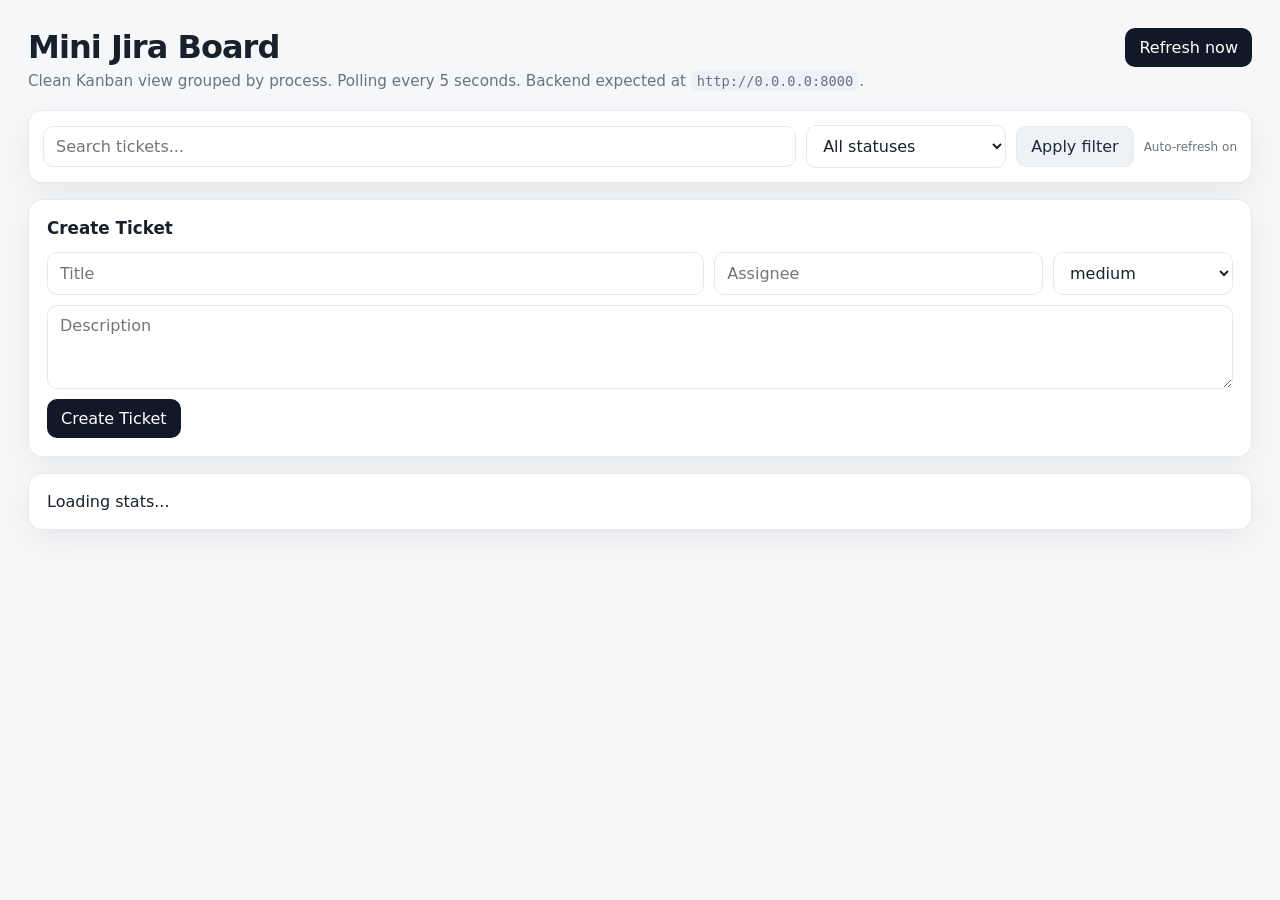
==== static/index.html @ 646e50ec "refactor" ====
<!doctype html>
<html lang="en">
<head>
  <meta charset="utf-8" />
  <title>Mini Jira Board</title>
  <meta name="viewport" content="width=device-width, initial-scale=1" />
  <style>
    :root {
      --bg: #f5f7f8;
      --panel: #ffffff;
      --panel-soft: #f8fafb;
      --border: #e6eaee;
      --text: #18212b;
      --muted: #6b7280;
      --shadow: 0 10px 30px rgba(15, 23, 42, 0.06);

      --todo: #94a3b8;
      --todo-bg: #f8fafc;

      --progress: #3b82f6;
      --progress-bg: #eff6ff;

      --blocked: #ef4444;
      --blocked-bg: #fef2f2;

      --done: #10b981;
      --done-bg: #ecfdf5;

      --radius: 14px;
    }

    * {
      box-sizing: border-box;
    }

    html, body {
      margin: 0;
      padding: 0;
      background: var(--bg);
      color: var(--text);
      font-family: Inter, ui-sans-serif, system-ui, -apple-system, BlinkMacSystemFont, "Segoe UI", sans-serif;
    }

    body {
      padding: 28px;
    }

    .app {
      max-width: 1600px;
      margin: 0 auto;
    }

    .page-header {
      display: flex;
      justify-content: space-between;
      align-items: flex-start;
      gap: 16px;
      flex-wrap: wrap;
      margin-bottom: 20px;
    }

    .title-wrap h1 {
      margin: 0 0 6px 0;
      font-size: 2rem;
      font-weight: 700;
      letter-spacing: -0.03em;
    }

    .subtitle {
      color: var(--muted);
      font-size: 0.95rem;
    }

    .small {
      font-size: 12px;
      color: var(--muted);
    }

    .toolbar,
    .panel {
      background: var(--panel);
      border: 1px solid var(--border);
      border-radius: var(--radius);
      box-shadow: var(--shadow);
    }

    .toolbar {
      padding: 14px;
      margin-bottom: 16px;
    }

    .toolbar-row {
      display: flex;
      gap: 10px;
      flex-wrap: wrap;
      align-items: center;
    }

    .panel {
      padding: 18px;
      margin-bottom: 16px;
    }

    .panel h2 {
      margin: 0 0 14px 0;
      font-size: 1.05rem;
    }

    .stats-grid {
      display: grid;
      grid-template-columns: repeat(6, minmax(120px, 1fr));
      gap: 12px;
    }

    .stat {
      background: var(--panel-soft);
      border: 1px solid var(--border);
      border-radius: 12px;
      padding: 14px;
    }

    .stat-label {
      color: var(--muted);
      font-size: 0.82rem;
      margin-bottom: 6px;
    }

    .stat-value {
      font-size: 1.35rem;
      font-weight: 700;
      letter-spacing: -0.02em;
    }

    .row {
      display: flex;
      gap: 10px;
      flex-wrap: wrap;
      margin-bottom: 10px;
    }

    input,
    select,
    button,
    textarea {
      font: inherit;
    }

    input,
    select,
    textarea {
      width: 100%;
      border: 1px solid var(--border);
      background: #fff;
      color: var(--text);
      border-radius: 10px;
      padding: 10px 12px;
      outline: none;
      transition: border-color 0.2s ease, box-shadow 0.2s ease;
    }

    input:focus,
    select:focus,
    textarea:focus {
      border-color: #cbd5e1;
      box-shadow: 0 0 0 4px rgba(148, 163, 184, 0.12);
    }

    textarea {
      min-height: 84px;
      resize: vertical;
    }

    button {
      border: 0;
      border-radius: 10px;
      padding: 10px 14px;
      cursor: pointer;
      background: #111827;
      color: white;
      transition: transform 0.12s ease, opacity 0.2s ease, background 0.2s ease;
    }

    button:hover {
      opacity: 0.94;
    }

    .btn-secondary {
      background: #eef2f7;
      color: #1f2937;
      border: 1px solid var(--border);
    }

    .create-grid {
      display: grid;
      grid-template-columns: 2fr 1fr 180px;
      gap: 10px;
      margin-bottom: 10px;
    }

    .board {
      display: grid;
      grid-template-columns: repeat(4, minmax(280px, 1fr));
      gap: 16px;
      align-items: start;
    }

    .column {
      background: rgba(255,255,255,0.68);
      border: 1px solid var(--border);
      border-radius: 18px;
      padding: 12px;
      min-height: 320px;
    }

    .column-header {
      display: flex;
      align-items: center;
      justify-content: space-between;
      gap: 10px;
      margin-bottom: 12px;
      padding: 4px 2px 8px 2px;
    }

    .column-title {
      display: flex;
      align-items: center;
      gap: 10px;
      font-weight: 700;
      font-size: 0.95rem;
    }

    .column-dot {
      width: 10px;
      height: 10px;
      border-radius: 999px;
      flex: 0 0 auto;
    }

    .column-count {
      min-width: 28px;
      height: 28px;
      padding: 0 10px;
      border-radius: 999px;
      display: inline-flex;
      align-items: center;
      justify-content: center;
      font-size: 0.85rem;
      color: var(--muted);
      background: #fff;
      border: 1px solid var(--border);
    }

    .tickets-stack {
      display: flex;
      flex-direction: column;
      gap: 12px;
    }

    .ticket {
      background: var(--panel);
      border: 1px solid var(--border);
      border-radius: 14px;
      padding: 14px;
      box-shadow: 0 6px 18px rgba(15, 23, 42, 0.05);
    }

    .ticket.todo {
      border-top: 4px solid #94a3b8;
      background: linear-gradient(to bottom, #f8fafc, #fff 26%);
    }

    .ticket.in_progress {
      border-top: 4px solid #3b82f6;
      background: linear-gradient(to bottom, #eff6ff, #fff 26%);
    }

    .ticket.blocked {
      border-top: 4px solid #ef4444;
      background: linear-gradient(to bottom, #fef2f2, #fff 26%);
    }

    .ticket.done {
      border-top: 4px solid #10b981;
      background: linear-gradient(to bottom, #ecfdf5, #fff 26%);
    }

    .ticket-key {
      font-size: 0.78rem;
      color: var(--muted);
      font-weight: 700;
      letter-spacing: 0.05em;
      text-transform: uppercase;
      margin-bottom: 4px;
    }

    .ticket-title {
      font-size: 1rem;
      font-weight: 700;
      line-height: 1.35;
      margin: 0 0 8px 0;
    }

    .ticket-desc {
      color: #374151;
      font-size: 0.92rem;
      line-height: 1.45;
      margin: 10px 0 12px 0;
      white-space: pre-wrap;
    }

    .badges {
      display: flex;
      gap: 8px;
      flex-wrap: wrap;
      margin-bottom: 12px;
    }

    .badge {
      display: inline-flex;
      align-items: center;
      border-radius: 999px;
      padding: 5px 10px;
      font-size: 0.76rem;
      font-weight: 600;
      border: 1px solid var(--border);
      background: #fff;
      color: #334155;
    }

    .ticket-meta {
      display: grid;
      gap: 4px;
      margin-bottom: 12px;
      color: var(--muted);
      font-size: 0.8rem;
    }

    .ticket-actions,
    .assign-row {
      display: grid;
      grid-template-columns: 1fr auto;
      gap: 8px;
      margin-bottom: 10px;
    }

    .comments {
      margin-top: 10px;
      border-top: 1px solid var(--border);
      padding-top: 12px;
    }

    .comments h3 {
      margin: 0 0 8px 0;
      font-size: 0.9rem;
    }

    .comment {
      background: #f8fafc;
      border: 1px solid var(--border);
      border-radius: 10px;
      padding: 10px;
      margin-bottom: 8px;
    }

    .comment-top {
      display: flex;
      justify-content: space-between;
      gap: 8px;
      margin-bottom: 4px;
      flex-wrap: wrap;
    }

    .comment-body {
      color: #334155;
      font-size: 0.9rem;
      line-height: 1.4;
      white-space: pre-wrap;
    }

    .empty {
      border: 1px dashed var(--border);
      border-radius: 12px;
      color: var(--muted);
      text-align: center;
      padding: 24px 14px;
      background: rgba(255,255,255,0.5);
      font-size: 0.92rem;
    }

    .status-note {
      margin-left: auto;
      font-size: 12px;
      color: var(--muted);
    }

    code {
      background: #eef2f7;
      border-radius: 6px;
      padding: 2px 6px;
      font-size: 0.9em;
    }

    @media (max-width: 1200px) {
      .board {
        grid-template-columns: repeat(2, minmax(280px, 1fr));
      }

      .stats-grid {
        grid-template-columns: repeat(3, minmax(120px, 1fr));
      }
    }

    @media (max-width: 760px) {
      body {
        padding: 16px;
      }

      .board,
      .stats-grid,
      .create-grid,
      .ticket-actions,
      .assign-row {
        grid-template-columns: 1fr;
      }
    }
  </style>
</head>
<body>
  <div class="app">
    <div class="page-header">
      <div class="title-wrap">
        <h1>Mini Jira Board</h1>
        <div class="subtitle">
          Clean Kanban view grouped by process. Polling every 5 seconds.
          Backend expected at <code>http://0.0.0.0:8000</code>.
        </div>
      </div>
      <div>
        <button onclick="loadData(true)">Refresh now</button>
      </div>
    </div>

    <div class="toolbar">
      <div class="toolbar-row">
        <input id="search" placeholder="Search tickets..." style="flex: 1; min-width: 220px;" />
        <select id="statusFilter" style="max-width: 200px;">
          <option value="">All statuses</option>
          <option value="todo">todo</option>
          <option value="in_progress">in_progress</option>
          <option value="blocked">blocked</option>
          <option value="done">done</option>
        </select>
        <button class="btn-secondary" onclick="loadData(true)">Apply filter</button>
        <div id="refreshState" class="status-note">Auto-refresh on</div>
      </div>
    </div>

    <div class="panel">
      <h2>Create Ticket</h2>
      <div class="create-grid">
        <input id="newTitle" placeholder="Title" />
        <input id="newAssignee" placeholder="Assignee" />
        <select id="newPriority">
          <option value="low">low</option>
          <option value="medium" selected>medium</option>
          <option value="high">high</option>
        </select>
      </div>
      <div class="row">
        <textarea id="newDescription" placeholder="Description"></textarea>
      </div>
      <button onclick="createTicket()">Create Ticket</button>
    </div>

    <div id="stats" class="panel">Loading stats...</div>
    <div id="tickets" class="board"></div>
  </div>

  <script>
    const API_BASE = `${window.location.protocol}//${window.location.hostname}:8000/api`;
    const STATUSES = [
      { key: "todo", label: "To Do" },
      { key: "in_progress", label: "In Progress" },
      { key: "blocked", label: "Blocked" },
      { key: "done", label: "Done" }
    ];

    let isRefreshing = false;
    let lastRenderHash = "";
    let pollHandle = null;
    let userInteractingUntil = 0;

    function markUserInteracting() {
      userInteractingUntil = Date.now() + 100000;
      updateRefreshState();
    }

    function isUserInteracting() {
      return Date.now() < userInteractingUntil ||
        document.activeElement.matches("input, textarea, select");
    }

    function updateRefreshState() {
      const el = document.getElementById("refreshState");
      if (!el) return;
      el.textContent = isUserInteracting() ? "Paused while editing" : "Auto-refresh on";
    }

    function stableStringify(value) {
      if (value === null || typeof value !== "object") {
        return JSON.stringify(value);
      }

      if (Array.isArray(value)) {
        return `[${value.map(stableStringify).join(",")}]`;
      }

      const keys = Object.keys(value).sort();
      return `{${keys.map(k => `${JSON.stringify(k)}:${stableStringify(value[k])}`).join(",")}}`;
    }

    async function fetchJson(url) {
      const res = await fetch(url);
      if (!res.ok) {
        throw new Error(`Request failed: ${url}`);
      }
      return res.json();
    }

    async function loadData(force = false) {
      if (isRefreshing) return;
      if (!force && isUserInteracting()) return;

      isRefreshing = true;

      const scrollY = window.scrollY;

      try {
        const status = document.getElementById("statusFilter").value;
        const q = document.getElementById("search").value.trim();

        let ticketsUrl = `${API_BASE}/tickets`;
        const params = new URLSearchParams();
        if (status) params.append("status", status);
        if (q) params.append("q", q);
        if ([...params.keys()].length > 0) ticketsUrl += `?${params.toString()}`;

        const [tickets, stats] = await Promise.all([
          fetchJson(ticketsUrl),
          fetchJson(`${API_BASE}/stats`)
        ]);

        const detailedTickets = await Promise.all(
          tickets.map(async (ticket) => {
            const detail = await fetchJson(`${API_BASE}/tickets/${ticket.id}`);
            return { ...ticket, comments: detail.comments || [] };
          })
        );

        const grouped = {
          todo: [],
          in_progress: [],
          blocked: [],
          done: []
        };

        for (const ticket of detailedTickets) {
          if (!grouped[ticket.status]) grouped[ticket.status] = [];
          grouped[ticket.status].push(ticket);
        }

        const snapshot = {
          stats,
          grouped,
          filters: { status, q }
        };

        const nextHash = stableStringify(snapshot);

        if (nextHash !== lastRenderHash || force) {
          renderStats(stats);
          renderBoard(grouped);
          lastRenderHash = nextHash;

          requestAnimationFrame(() => {
            window.scrollTo({ top: scrollY, behavior: "auto" });
          });
        }
      } catch (error) {
        console.error(error);
      } finally {
        isRefreshing = false;
        updateRefreshState();
      }
    }

    function renderStats(stats) {
      const byStatus = stats.by_status || {};
      document.getElementById("stats").innerHTML = `
        <h2>Overview</h2>
        <div class="stats-grid">
          <div class="stat">
            <div class="stat-label">Total Tickets</div>
            <div class="stat-value">${stats.total_tickets ?? 0}</div>
          </div>
          <div class="stat">
            <div class="stat-label">Comments</div>
            <div class="stat-value">${stats.total_comments ?? 0}</div>
          </div>
          <div class="stat">
            <div class="stat-label">To Do</div>
            <div class="stat-value">${byStatus.todo ?? 0}</div>
          </div>
          <div class="stat">
            <div class="stat-label">In Progress</div>
            <div class="stat-value">${byStatus.in_progress ?? 0}</div>
          </div>
          <div class="stat">
            <div class="stat-label">Blocked</div>
            <div class="stat-value">${byStatus.blocked ?? 0}</div>
          </div>
          <div class="stat">
            <div class="stat-label">Done</div>
            <div class="stat-value">${byStatus.done ?? 0}</div>
          </div>
        </div>
        <div class="small" style="margin-top: 12px;">Generated at: ${escapeHtml(stats.generated_at || "-")}</div>
      `;
    }

    function renderBoard(grouped) {
      const root = document.getElementById("tickets");
      root.innerHTML = "";

      for (const status of STATUSES) {
        const items = grouped[status.key] || [];
        const column = document.createElement("section");
        column.className = "column";
        column.innerHTML = `
          <div class="column-header">
            <div class="column-title">
              <span class="column-dot" style="background:${statusColor(status.key)}"></span>
              <span>${status.label}</span>
            </div>
            <div class="column-count">${items.length}</div>
          </div>
          <div class="tickets-stack">
            ${items.length ? items.map(renderTicketCard).join("") : `<div class="empty">No tickets in ${status.label.toLowerCase()}.</div>`}
          </div>
        `;
        root.appendChild(column);
      }
    }

    function renderTicketCard(ticket) {
      const commentsHtml = (ticket.comments || []).map(c => `
        <div class="comment">
          <div class="comment-top">
            <strong>${escapeHtml(c.author)}</strong>
            <span class="small">${escapeHtml(c.created_at)}</span>
          </div>
          <div class="comment-body">${escapeHtml(c.body)}</div>
        </div>
      `).join("");

      return `
        <article class="ticket ${escapeHtml(ticket.status)}">
          <div class="ticket-key">${escapeHtml(ticket.key)}</div>
          <h3 class="ticket-title">${escapeHtml(ticket.title)}</h3>

          <div class="badges">
            <span class="badge">${formatStatus(ticket.status)}</span>
            <span class="badge">Priority: ${escapeHtml(ticket.priority)}</span>
            <span class="badge">Assignee: ${escapeHtml(ticket.assignee || "Unassigned")}</span>
          </div>

          <div class="ticket-desc">${escapeHtml(ticket.description || "No description")}</div>

          <div class="ticket-meta">
            <div>Created: ${escapeHtml(ticket.created_at)}</div>
            <div>Updated: ${escapeHtml(ticket.updated_at)}</div>
          </div>

          <div class="ticket-actions">
            <select id="status-${ticket.id}">
              <option value="todo" ${ticket.status === "todo" ? "selected" : ""}>todo</option>
              <option value="in_progress" ${ticket.status === "in_progress" ? "selected" : ""}>in_progress</option>
              <option value="blocked" ${ticket.status === "blocked" ? "selected" : ""}>blocked</option>
              <option value="done" ${ticket.status === "done" ? "selected" : ""}>done</option>
            </select>
            <button onclick="updateStatus(${ticket.id})">Move</button>
          </div>

          <div class="assign-row">
            <input id="assign-${ticket.id}" placeholder="Assignee" value="${escapeAttr(ticket.assignee || "")}" />
            <button class="btn-secondary" onclick="assignTicket(${ticket.id})">Assign</button>
          </div>

          <div class="comments">
            <h3>Comments</h3>
            <div>${commentsHtml || "<div class='small'>No comments yet.</div>"}</div>

            <div class="row">
              <input id="author-${ticket.id}" placeholder="Author" />
            </div>
            <div class="row">
              <textarea id="comment-${ticket.id}" placeholder="Write comment..."></textarea>
            </div>
            <button class="btn-secondary" onclick="addComment(${ticket.id})">Add Comment</button>
          </div>
        </article>
      `;
    }

    function formatStatus(status) {
      if (status === "todo") return "To Do";
      if (status === "in_progress") return "In Progress";
      if (status === "blocked") return "Blocked";
      if (status === "done") return "Done";
      return status;
    }

    function statusColor(status) {
      if (status === "todo") return "#94a3b8";
      if (status === "in_progress") return "#3b82f6";
      if (status === "blocked") return "#ef4444";
      if (status === "done") return "#10b981";
      return "#cbd5e1";
    }

    async function createTicket() {
      try {
        const title = document.getElementById("newTitle").value.trim();
        const description = document.getElementById("newDescription").value.trim();
        const assignee = document.getElementById("newAssignee").value.trim();
        const priority = document.getElementById("newPriority").value;

        if (!title) {
          alert("Title is required");
          return;
        }

        const res = await fetch(`${API_BASE}/tickets`, {
          method: "POST",
          headers: { "Content-Type": "application/json" },
          body: JSON.stringify({
            title,
            description,
            priority,
            assignee: assignee || null
          })
        });

        if (!res.ok) throw new Error("Failed to create ticket");

        document.getElementById("newTitle").value = "";
        document.getElementById("newDescription").value = "";
        document.getElementById("newAssignee").value = "";
        document.getElementById("newPriority").value = "medium";

        await loadData(true);
      } catch (error) {
        console.error(error);
        alert("Could not create ticket.");
      }
    }

    async function updateStatus(ticketId) {
      try {
        const status = document.getElementById(`status-${ticketId}`).value;
        const res = await fetch(`${API_BASE}/tickets/${ticketId}/status`, {
          method: "PATCH",
          headers: { "Content-Type": "application/json" },
          body: JSON.stringify({ status })
        });

        if (!res.ok) throw new Error("Failed to update status");
        await loadData(true);
      } catch (error) {
        console.error(error);
        alert("Could not update ticket status.");
      }
    }

    async function assignTicket(ticketId) {
      try {
        const assignee = document.getElementById(`assign-${ticketId}`).value.trim();
        const res = await fetch(`${API_BASE}/tickets/${ticketId}/assign`, {
          method: "PATCH",
          headers: { "Content-Type": "application/json" },
          body: JSON.stringify({ assignee: assignee || null })
        });

        if (!res.ok) throw new Error("Failed to assign ticket");
        await loadData(true);
      } catch (error) {
        console.error(error);
        alert("Could not assign ticket.");
      }
    }

    async function addComment(ticketId) {
      try {
        const author = document.getElementById(`author-${ticketId}`).value.trim();
        const body = document.getElementById(`comment-${ticketId}`).value.trim();

        if (!author || !body) {
          alert("Author and comment are required");
          return;
        }

        const res = await fetch(`${API_BASE}/tickets/${ticketId}/comments`, {
          method: "POST",
          headers: { "Content-Type": "application/json" },
          body: JSON.stringify({ author, body })
        });

        if (!res.ok) throw new Error("Failed to add comment");

        await loadData(true);
      } catch (error) {
        console.error(error);
        alert("Could not add comment.");
      }
    }

    function escapeHtml(value) {
      return String(value)
        .replaceAll("&", "&amp;")
        .replaceAll("<", "&lt;")
        .replaceAll(">", "&gt;")
        .replaceAll('"', "&quot;")
        .replaceAll("'", "&#039;");
    }

    function escapeAttr(value) {
      return escapeHtml(value);
    }

    document.addEventListener("input", (event) => {
      if (event.target.matches("input, textarea, select")) {
        markUserInteracting();
      }
    });

    document.addEventListener("focusin", (event) => {
      if (event.target.matches("input, textarea, select")) {
        markUserInteracting();
      }
    });

    document.getElementById("search").addEventListener("keydown", (event) => {
      markUserInteracting();
      if (event.key === "Enter") {
        loadData(true);
      }
    });

    document.getElementById("statusFilter").addEventListener("change", () => {
      loadData(true);
    });

    updateRefreshState();
    loadData(true);
    pollHandle = setInterval(() => loadData(false), 30000);
  </script>
</body>
</html>
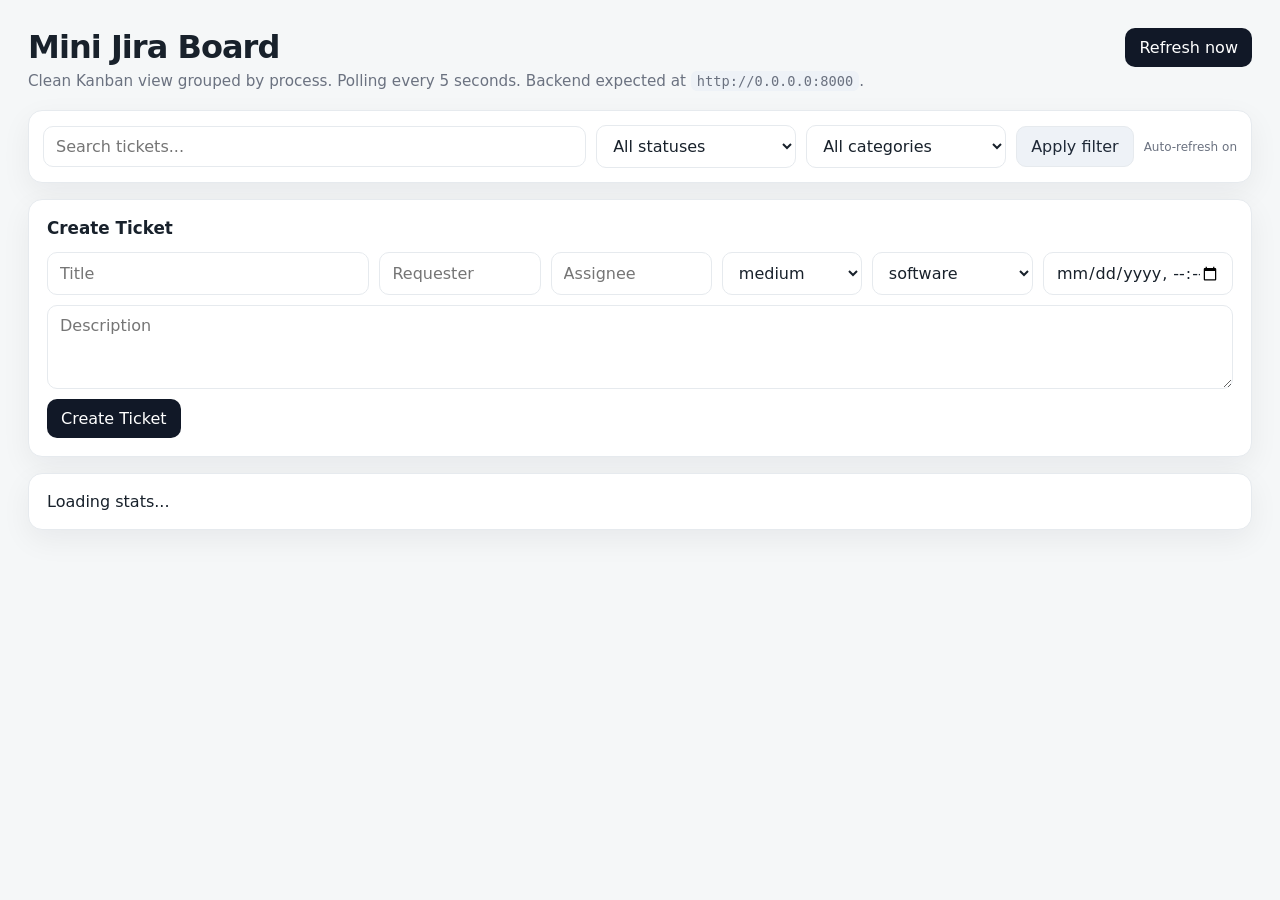
==== commit e10c5df8: "v2" ====
--- a/static/index.html
+++ b/static/index.html
@@ -26,6 +26,9 @@
       --done: #10b981;
       --done-bg: #ecfdf5;
 
+      --overdue: #dc2626;
+      --overdue-bg: #fef2f2;
+
       --radius: 14px;
     }
 
@@ -108,7 +111,7 @@
 
     .stats-grid {
       display: grid;
-      grid-template-columns: repeat(6, minmax(120px, 1fr));
+      grid-template-columns: repeat(7, minmax(120px, 1fr));
       gap: 12px;
     }
 
@@ -117,6 +120,15 @@
       border: 1px solid var(--border);
       border-radius: 12px;
       padding: 14px;
+    }
+
+    .stat.warn {
+      background: var(--overdue-bg);
+      border-color: #fecaca;
+    }
+
+    .stat.warn .stat-value {
+      color: var(--overdue);
     }
 
     .stat-label {
@@ -190,9 +202,15 @@
       border: 1px solid var(--border);
     }
 
+    .btn-warn {
+      background: #fef2f2;
+      color: #b91c1c;
+      border: 1px solid #fecaca;
+    }
+
     .create-grid {
       display: grid;
-      grid-template-columns: 2fr 1fr 180px;
+      grid-template-columns: 2fr 1fr 1fr 140px 1fr 190px;
       gap: 10px;
       margin-bottom: 10px;
     }
@@ -284,6 +302,10 @@
       background: linear-gradient(to bottom, #ecfdf5, #fff 26%);
     }
 
+    .ticket.overdue {
+      box-shadow: 0 0 0 2px var(--overdue) inset, 0 6px 18px rgba(15, 23, 42, 0.05);
+    }
+
     .ticket-key {
       font-size: 0.78rem;
       color: var(--muted);
@@ -291,6 +313,22 @@
       letter-spacing: 0.05em;
       text-transform: uppercase;
       margin-bottom: 4px;
+      display: flex;
+      align-items: center;
+      justify-content: space-between;
+      gap: 8px;
+    }
+
+    .overdue-flag {
+      color: var(--overdue);
+      background: var(--overdue-bg);
+      border: 1px solid #fecaca;
+      border-radius: 999px;
+      padding: 2px 8px;
+      font-size: 0.7rem;
+      font-weight: 700;
+      text-transform: none;
+      letter-spacing: 0;
     }
 
     .ticket-title {
@@ -335,21 +373,37 @@
       font-size: 0.8rem;
     }
 
+    .ticket-meta .due.overdue-text {
+      color: var(--overdue);
+      font-weight: 700;
+    }
+
     .ticket-actions,
-    .assign-row {
+    .assign-row,
+    .category-row {
       display: grid;
       grid-template-columns: 1fr auto;
       gap: 8px;
       margin-bottom: 10px;
     }
 
-    .comments {
+    .escalate-row {
+      margin-bottom: 10px;
+    }
+
+    .escalate-row button {
+      width: 100%;
+    }
+
+    .comments,
+    .activity {
       margin-top: 10px;
       border-top: 1px solid var(--border);
       padding-top: 12px;
     }
 
-    .comments h3 {
+    .comments h3,
+    .activity h3 {
       margin: 0 0 8px 0;
       font-size: 0.9rem;
     }
@@ -375,6 +429,30 @@
       font-size: 0.9rem;
       line-height: 1.4;
       white-space: pre-wrap;
+    }
+
+    .activity-list {
+      display: flex;
+      flex-direction: column;
+      gap: 6px;
+    }
+
+    .activity-entry {
+      display: flex;
+      justify-content: space-between;
+      gap: 8px;
+      font-size: 0.82rem;
+      color: #475569;
+      background: #f8fafc;
+      border: 1px dashed var(--border);
+      border-radius: 8px;
+      padding: 6px 10px;
+      flex-wrap: wrap;
+    }
+
+    .activity-entry .event-type {
+      font-weight: 700;
+      color: #1f2937;
     }
 
     .empty {
@@ -419,7 +497,8 @@
       .stats-grid,
       .create-grid,
       .ticket-actions,
-      .assign-row {
+      .assign-row,
+      .category-row {
         grid-template-columns: 1fr;
       }
     }
@@ -450,6 +529,14 @@
           <option value="blocked">blocked</option>
           <option value="done">done</option>
         </select>
+        <select id="categoryFilter" style="max-width: 200px;">
+          <option value="">All categories</option>
+          <option value="hardware">hardware</option>
+          <option value="software">software</option>
+          <option value="network">network</option>
+          <option value="access">access</option>
+          <option value="other">other</option>
+        </select>
         <button class="btn-secondary" onclick="loadData(true)">Apply filter</button>
         <div id="refreshState" class="status-note">Auto-refresh on</div>
       </div>
@@ -459,12 +546,21 @@
       <h2>Create Ticket</h2>
       <div class="create-grid">
         <input id="newTitle" placeholder="Title" />
+        <input id="newRequester" placeholder="Requester" />
         <input id="newAssignee" placeholder="Assignee" />
         <select id="newPriority">
           <option value="low">low</option>
           <option value="medium" selected>medium</option>
           <option value="high">high</option>
         </select>
+        <select id="newCategory">
+          <option value="hardware">hardware</option>
+          <option value="software" selected>software</option>
+          <option value="network">network</option>
+          <option value="access">access</option>
+          <option value="other">other</option>
+        </select>
+        <input id="newDueAt" type="datetime-local" />
       </div>
       <div class="row">
         <textarea id="newDescription" placeholder="Description"></textarea>
@@ -537,6 +633,7 @@
 
       try {
         const status = document.getElementById("statusFilter").value;
+        const category = document.getElementById("categoryFilter").value;
         const q = document.getElementById("search").value.trim();
 
         let ticketsUrl = `${API_BASE}/tickets`;
@@ -550,10 +647,12 @@
           fetchJson(`${API_BASE}/stats`)
         ]);
 
+        const filteredTickets = category ? tickets.filter(t => t.category === category) : tickets;
+
         const detailedTickets = await Promise.all(
-          tickets.map(async (ticket) => {
+          filteredTickets.map(async (ticket) => {
             const detail = await fetchJson(`${API_BASE}/tickets/${ticket.id}`);
-            return { ...ticket, comments: detail.comments || [] };
+            return { ...ticket, comments: detail.comments || [], activity: detail.activity || [] };
           })
         );
 
@@ -572,7 +671,7 @@
         const snapshot = {
           stats,
           grouped,
-          filters: { status, q }
+          filters: { status, category, q }
         };
 
         const nextHash = stableStringify(snapshot);
@@ -596,6 +695,11 @@
 
     function renderStats(stats) {
       const byStatus = stats.by_status || {};
+      const byCategory = stats.by_category || {};
+      const categorySummary = Object.entries(byCategory)
+        .map(([cat, count]) => `${cat}: ${count}`)
+        .join(" · ");
+
       document.getElementById("stats").innerHTML = `
         <h2>Overview</h2>
         <div class="stats-grid">
@@ -608,6 +712,10 @@
             <div class="stat-value">${stats.total_comments ?? 0}</div>
           </div>
           <div class="stat">
+            <div class="stat-label">Activity Events</div>
+            <div class="stat-value">${stats.total_activity_events ?? 0}</div>
+          </div>
+          <div class="stat">
             <div class="stat-label">To Do</div>
             <div class="stat-value">${byStatus.todo ?? 0}</div>
           </div>
@@ -619,12 +727,13 @@
             <div class="stat-label">Blocked</div>
             <div class="stat-value">${byStatus.blocked ?? 0}</div>
           </div>
-          <div class="stat">
-            <div class="stat-label">Done</div>
-            <div class="stat-value">${byStatus.done ?? 0}</div>
+          <div class="stat warn">
+            <div class="stat-label">Overdue</div>
+            <div class="stat-value">${stats.overdue_count ?? 0}</div>
           </div>
         </div>
-        <div class="small" style="margin-top: 12px;">Generated at: ${escapeHtml(stats.generated_at || "-")}</div>
+        <div class="small" style="margin-top: 12px;">By category: ${escapeHtml(categorySummary || "-")}</div>
+        <div class="small" style="margin-top: 4px;">Generated at: ${escapeHtml(stats.generated_at || "-")}</div>
       `;
     }
 
@@ -663,14 +772,31 @@
         </div>
       `).join("");
 
+      const activityHtml = (ticket.activity || []).map(a => `
+        <div class="activity-entry">
+          <span><span class="event-type">${escapeHtml(formatEventType(a.event_type))}</span> — ${escapeHtml(a.detail)}</span>
+          <span class="small">${escapeHtml(a.actor)} · ${escapeHtml(a.created_at)}</span>
+        </div>
+      `).join("");
+
+      const overdue = Boolean(ticket.is_overdue);
+      const dueLine = ticket.due_at
+        ? `<div class="due ${overdue ? "overdue-text" : ""}">Due: ${escapeHtml(ticket.due_at)}${overdue ? " (overdue)" : ""}</div>`
+        : "";
+
       return `
-        <article class="ticket ${escapeHtml(ticket.status)}">
-          <div class="ticket-key">${escapeHtml(ticket.key)}</div>
+        <article class="ticket ${escapeHtml(ticket.status)} ${overdue ? "overdue" : ""}">
+          <div class="ticket-key">
+            <span>${escapeHtml(ticket.key)}</span>
+            ${overdue ? '<span class="overdue-flag">OVERDUE</span>' : ""}
+          </div>
           <h3 class="ticket-title">${escapeHtml(ticket.title)}</h3>
 
           <div class="badges">
             <span class="badge">${formatStatus(ticket.status)}</span>
             <span class="badge">Priority: ${escapeHtml(ticket.priority)}</span>
+            <span class="badge">Category: ${escapeHtml(ticket.category || "other")}</span>
+            <span class="badge">Requester: ${escapeHtml(ticket.requester || "Unknown")}</span>
             <span class="badge">Assignee: ${escapeHtml(ticket.assignee || "Unassigned")}</span>
           </div>
 
@@ -679,6 +805,7 @@
           <div class="ticket-meta">
             <div>Created: ${escapeHtml(ticket.created_at)}</div>
             <div>Updated: ${escapeHtml(ticket.updated_at)}</div>
+            ${dueLine}
           </div>
 
           <div class="ticket-actions">
@@ -691,9 +818,24 @@
             <button onclick="updateStatus(${ticket.id})">Move</button>
           </div>
 
+          <div class="category-row">
+            <select id="category-${ticket.id}">
+              <option value="hardware" ${ticket.category === "hardware" ? "selected" : ""}>hardware</option>
+              <option value="software" ${ticket.category === "software" ? "selected" : ""}>software</option>
+              <option value="network" ${ticket.category === "network" ? "selected" : ""}>network</option>
+              <option value="access" ${ticket.category === "access" ? "selected" : ""}>access</option>
+              <option value="other" ${ticket.category === "other" ? "selected" : ""}>other</option>
+            </select>
+            <button class="btn-secondary" onclick="updateCategory(${ticket.id})">Recategorize</button>
+          </div>
+
           <div class="assign-row">
             <input id="assign-${ticket.id}" placeholder="Assignee" value="${escapeAttr(ticket.assignee || "")}" />
             <button class="btn-secondary" onclick="assignTicket(${ticket.id})">Assign</button>
+          </div>
+
+          <div class="escalate-row">
+            <button class="btn-warn" onclick="escalateTicket(${ticket.id})">Escalate priority</button>
           </div>
 
           <div class="comments">
@@ -708,6 +850,11 @@
             </div>
             <button class="btn-secondary" onclick="addComment(${ticket.id})">Add Comment</button>
           </div>
+
+          <div class="activity">
+            <h3>Activity</h3>
+            <div class="activity-list">${activityHtml || "<div class='small'>No activity yet.</div>"}</div>
+          </div>
         </article>
       `;
     }
@@ -720,6 +867,10 @@
       return status;
     }
 
+    function formatEventType(eventType) {
+      return String(eventType || "").replaceAll("_", " ");
+    }
+
     function statusColor(status) {
       if (status === "todo") return "#94a3b8";
       if (status === "in_progress") return "#3b82f6";
@@ -732,8 +883,11 @@
       try {
         const title = document.getElementById("newTitle").value.trim();
         const description = document.getElementById("newDescription").value.trim();
+        const requester = document.getElementById("newRequester").value.trim();
         const assignee = document.getElementById("newAssignee").value.trim();
         const priority = document.getElementById("newPriority").value;
+        const category = document.getElementById("newCategory").value;
+        const dueAtRaw = document.getElementById("newDueAt").value;
 
         if (!title) {
           alert("Title is required");
@@ -747,7 +901,10 @@
             title,
             description,
             priority,
-            assignee: assignee || null
+            category,
+            assignee: assignee || null,
+            requester: requester || null,
+            due_at: dueAtRaw ? new Date(dueAtRaw).toISOString() : null
           })
         });
 
@@ -755,8 +912,11 @@
 
         document.getElementById("newTitle").value = "";
         document.getElementById("newDescription").value = "";
+        document.getElementById("newRequester").value = "";
         document.getElementById("newAssignee").value = "";
         document.getElementById("newPriority").value = "medium";
+        document.getElementById("newCategory").value = "software";
+        document.getElementById("newDueAt").value = "";
 
         await loadData(true);
       } catch (error) {
@@ -771,7 +931,7 @@
         const res = await fetch(`${API_BASE}/tickets/${ticketId}/status`, {
           method: "PATCH",
           headers: { "Content-Type": "application/json" },
-          body: JSON.stringify({ status })
+          body: JSON.stringify({ status, actor: "dashboard" })
         });
 
         if (!res.ok) throw new Error("Failed to update status");
@@ -788,7 +948,7 @@
         const res = await fetch(`${API_BASE}/tickets/${ticketId}/assign`, {
           method: "PATCH",
           headers: { "Content-Type": "application/json" },
-          body: JSON.stringify({ assignee: assignee || null })
+          body: JSON.stringify({ assignee: assignee || null, actor: "dashboard" })
         });
 
         if (!res.ok) throw new Error("Failed to assign ticket");
@@ -796,6 +956,40 @@
       } catch (error) {
         console.error(error);
         alert("Could not assign ticket.");
+      }
+    }
+
+    async function updateCategory(ticketId) {
+      try {
+        const category = document.getElementById(`category-${ticketId}`).value;
+        const res = await fetch(`${API_BASE}/tickets/${ticketId}/category`, {
+          method: "PATCH",
+          headers: { "Content-Type": "application/json" },
+          body: JSON.stringify({ category, actor: "dashboard" })
+        });
+
+        if (!res.ok) throw new Error("Failed to update category");
+        await loadData(true);
+      } catch (error) {
+        console.error(error);
+        alert("Could not update ticket category.");
+      }
+    }
+
+    async function escalateTicket(ticketId) {
+      try {
+        const reason = prompt("Reason for escalating? (optional)") || "";
+        const res = await fetch(`${API_BASE}/tickets/${ticketId}/escalate`, {
+          method: "POST",
+          headers: { "Content-Type": "application/json" },
+          body: JSON.stringify({ reason, actor: "dashboard" })
+        });
+
+        if (!res.ok) throw new Error("Failed to escalate ticket");
+        await loadData(true);
+      } catch (error) {
+        console.error(error);
+        alert("Could not escalate ticket.");
       }
     }
 
@@ -860,6 +1054,10 @@
       loadData(true);
     });
 
+    document.getElementById("categoryFilter").addEventListener("change", () => {
+      loadData(true);
+    });
+
     updateRefreshState();
     loadData(true);
     pollHandle = setInterval(() => loadData(false), 30000);
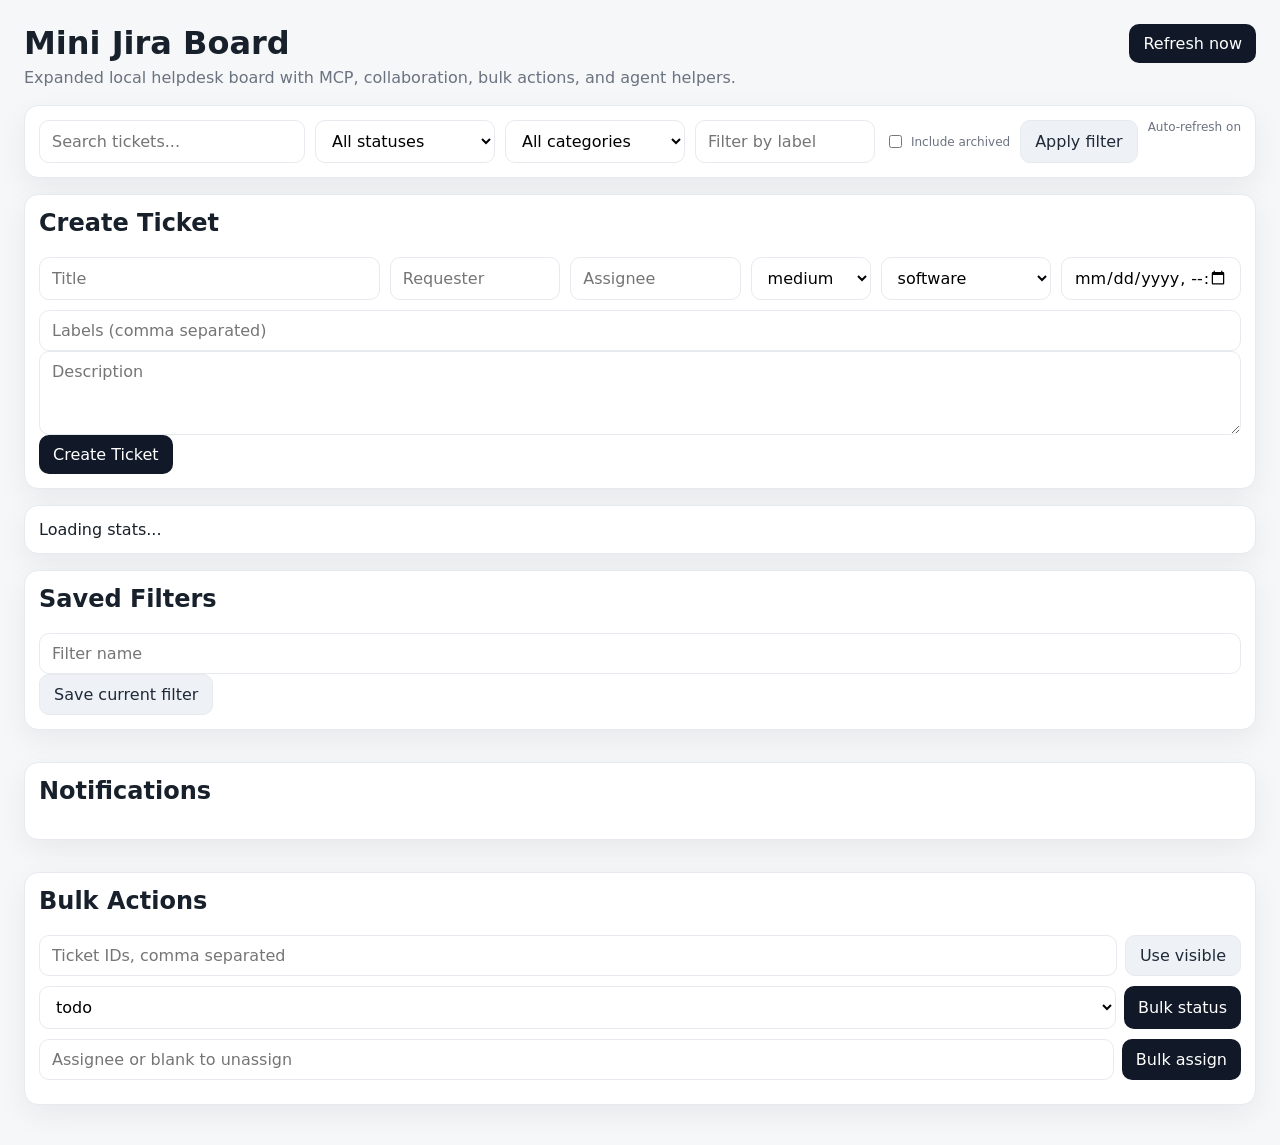
==== commit 9dc061e0: "v2" ====
--- a/static/index.html
+++ b/static/index.html
@@ -13,495 +13,74 @@
       --text: #18212b;
       --muted: #6b7280;
       --shadow: 0 10px 30px rgba(15, 23, 42, 0.06);
-
       --todo: #94a3b8;
-      --todo-bg: #f8fafc;
-
       --progress: #3b82f6;
-      --progress-bg: #eff6ff;
-
       --blocked: #ef4444;
-      --blocked-bg: #fef2f2;
-
       --done: #10b981;
-      --done-bg: #ecfdf5;
-
       --overdue: #dc2626;
-      --overdue-bg: #fef2f2;
-
       --radius: 14px;
     }
 
-    * {
-      box-sizing: border-box;
-    }
-
-    html, body {
-      margin: 0;
-      padding: 0;
-      background: var(--bg);
-      color: var(--text);
-      font-family: Inter, ui-sans-serif, system-ui, -apple-system, BlinkMacSystemFont, "Segoe UI", sans-serif;
-    }
-
-    body {
-      padding: 28px;
-    }
-
-    .app {
-      max-width: 1600px;
-      margin: 0 auto;
-    }
-
-    .page-header {
-      display: flex;
-      justify-content: space-between;
-      align-items: flex-start;
-      gap: 16px;
-      flex-wrap: wrap;
-      margin-bottom: 20px;
-    }
-
-    .title-wrap h1 {
-      margin: 0 0 6px 0;
-      font-size: 2rem;
-      font-weight: 700;
-      letter-spacing: -0.03em;
-    }
-
-    .subtitle {
-      color: var(--muted);
-      font-size: 0.95rem;
-    }
-
-    .small {
-      font-size: 12px;
-      color: var(--muted);
-    }
-
-    .toolbar,
-    .panel {
-      background: var(--panel);
-      border: 1px solid var(--border);
-      border-radius: var(--radius);
-      box-shadow: var(--shadow);
-    }
-
-    .toolbar {
-      padding: 14px;
-      margin-bottom: 16px;
-    }
-
-    .toolbar-row {
-      display: flex;
-      gap: 10px;
-      flex-wrap: wrap;
-      align-items: center;
-    }
-
-    .panel {
-      padding: 18px;
-      margin-bottom: 16px;
-    }
-
-    .panel h2 {
-      margin: 0 0 14px 0;
-      font-size: 1.05rem;
-    }
-
-    .stats-grid {
-      display: grid;
-      grid-template-columns: repeat(7, minmax(120px, 1fr));
-      gap: 12px;
-    }
-
-    .stat {
-      background: var(--panel-soft);
-      border: 1px solid var(--border);
-      border-radius: 12px;
-      padding: 14px;
-    }
-
-    .stat.warn {
-      background: var(--overdue-bg);
-      border-color: #fecaca;
-    }
-
-    .stat.warn .stat-value {
-      color: var(--overdue);
-    }
-
-    .stat-label {
-      color: var(--muted);
-      font-size: 0.82rem;
-      margin-bottom: 6px;
-    }
-
-    .stat-value {
-      font-size: 1.35rem;
-      font-weight: 700;
-      letter-spacing: -0.02em;
-    }
-
-    .row {
-      display: flex;
-      gap: 10px;
-      flex-wrap: wrap;
-      margin-bottom: 10px;
-    }
-
-    input,
-    select,
-    button,
-    textarea {
-      font: inherit;
-    }
-
-    input,
-    select,
-    textarea {
-      width: 100%;
-      border: 1px solid var(--border);
-      background: #fff;
-      color: var(--text);
-      border-radius: 10px;
-      padding: 10px 12px;
-      outline: none;
-      transition: border-color 0.2s ease, box-shadow 0.2s ease;
-    }
-
-    input:focus,
-    select:focus,
-    textarea:focus {
-      border-color: #cbd5e1;
-      box-shadow: 0 0 0 4px rgba(148, 163, 184, 0.12);
-    }
-
-    textarea {
-      min-height: 84px;
-      resize: vertical;
-    }
-
-    button {
-      border: 0;
-      border-radius: 10px;
-      padding: 10px 14px;
-      cursor: pointer;
-      background: #111827;
-      color: white;
-      transition: transform 0.12s ease, opacity 0.2s ease, background 0.2s ease;
-    }
-
-    button:hover {
-      opacity: 0.94;
-    }
-
-    .btn-secondary {
-      background: #eef2f7;
-      color: #1f2937;
-      border: 1px solid var(--border);
-    }
-
-    .btn-warn {
-      background: #fef2f2;
-      color: #b91c1c;
-      border: 1px solid #fecaca;
-    }
-
-    .create-grid {
-      display: grid;
-      grid-template-columns: 2fr 1fr 1fr 140px 1fr 190px;
-      gap: 10px;
-      margin-bottom: 10px;
-    }
-
-    .board {
-      display: grid;
-      grid-template-columns: repeat(4, minmax(280px, 1fr));
-      gap: 16px;
-      align-items: start;
-    }
-
-    .column {
-      background: rgba(255,255,255,0.68);
-      border: 1px solid var(--border);
-      border-radius: 18px;
-      padding: 12px;
-      min-height: 320px;
-    }
-
-    .column-header {
-      display: flex;
-      align-items: center;
-      justify-content: space-between;
-      gap: 10px;
-      margin-bottom: 12px;
-      padding: 4px 2px 8px 2px;
-    }
-
-    .column-title {
-      display: flex;
-      align-items: center;
-      gap: 10px;
-      font-weight: 700;
-      font-size: 0.95rem;
-    }
-
-    .column-dot {
-      width: 10px;
-      height: 10px;
-      border-radius: 999px;
-      flex: 0 0 auto;
-    }
-
-    .column-count {
-      min-width: 28px;
-      height: 28px;
-      padding: 0 10px;
-      border-radius: 999px;
-      display: inline-flex;
-      align-items: center;
-      justify-content: center;
-      font-size: 0.85rem;
-      color: var(--muted);
-      background: #fff;
-      border: 1px solid var(--border);
-    }
-
-    .tickets-stack {
-      display: flex;
-      flex-direction: column;
-      gap: 12px;
-    }
-
-    .ticket {
-      background: var(--panel);
-      border: 1px solid var(--border);
-      border-radius: 14px;
-      padding: 14px;
-      box-shadow: 0 6px 18px rgba(15, 23, 42, 0.05);
-    }
-
-    .ticket.todo {
-      border-top: 4px solid #94a3b8;
-      background: linear-gradient(to bottom, #f8fafc, #fff 26%);
-    }
-
-    .ticket.in_progress {
-      border-top: 4px solid #3b82f6;
-      background: linear-gradient(to bottom, #eff6ff, #fff 26%);
-    }
-
-    .ticket.blocked {
-      border-top: 4px solid #ef4444;
-      background: linear-gradient(to bottom, #fef2f2, #fff 26%);
-    }
-
-    .ticket.done {
-      border-top: 4px solid #10b981;
-      background: linear-gradient(to bottom, #ecfdf5, #fff 26%);
-    }
-
-    .ticket.overdue {
-      box-shadow: 0 0 0 2px var(--overdue) inset, 0 6px 18px rgba(15, 23, 42, 0.05);
-    }
-
-    .ticket-key {
-      font-size: 0.78rem;
-      color: var(--muted);
-      font-weight: 700;
-      letter-spacing: 0.05em;
-      text-transform: uppercase;
-      margin-bottom: 4px;
-      display: flex;
-      align-items: center;
-      justify-content: space-between;
-      gap: 8px;
-    }
-
-    .overdue-flag {
-      color: var(--overdue);
-      background: var(--overdue-bg);
-      border: 1px solid #fecaca;
-      border-radius: 999px;
-      padding: 2px 8px;
-      font-size: 0.7rem;
-      font-weight: 700;
-      text-transform: none;
-      letter-spacing: 0;
-    }
-
-    .ticket-title {
-      font-size: 1rem;
-      font-weight: 700;
-      line-height: 1.35;
-      margin: 0 0 8px 0;
-    }
-
-    .ticket-desc {
-      color: #374151;
-      font-size: 0.92rem;
-      line-height: 1.45;
-      margin: 10px 0 12px 0;
-      white-space: pre-wrap;
-    }
-
-    .badges {
-      display: flex;
-      gap: 8px;
-      flex-wrap: wrap;
-      margin-bottom: 12px;
-    }
-
-    .badge {
-      display: inline-flex;
-      align-items: center;
-      border-radius: 999px;
-      padding: 5px 10px;
-      font-size: 0.76rem;
-      font-weight: 600;
-      border: 1px solid var(--border);
-      background: #fff;
-      color: #334155;
-    }
-
-    .ticket-meta {
-      display: grid;
-      gap: 4px;
-      margin-bottom: 12px;
-      color: var(--muted);
-      font-size: 0.8rem;
-    }
-
-    .ticket-meta .due.overdue-text {
-      color: var(--overdue);
-      font-weight: 700;
-    }
-
-    .ticket-actions,
-    .assign-row,
-    .category-row {
-      display: grid;
-      grid-template-columns: 1fr auto;
-      gap: 8px;
-      margin-bottom: 10px;
-    }
-
-    .escalate-row {
-      margin-bottom: 10px;
-    }
-
-    .escalate-row button {
-      width: 100%;
-    }
-
-    .comments,
-    .activity {
-      margin-top: 10px;
-      border-top: 1px solid var(--border);
-      padding-top: 12px;
-    }
-
-    .comments h3,
-    .activity h3 {
-      margin: 0 0 8px 0;
-      font-size: 0.9rem;
-    }
-
-    .comment {
-      background: #f8fafc;
-      border: 1px solid var(--border);
-      border-radius: 10px;
-      padding: 10px;
-      margin-bottom: 8px;
-    }
-
-    .comment-top {
-      display: flex;
-      justify-content: space-between;
-      gap: 8px;
-      margin-bottom: 4px;
-      flex-wrap: wrap;
-    }
-
-    .comment-body {
-      color: #334155;
-      font-size: 0.9rem;
-      line-height: 1.4;
-      white-space: pre-wrap;
-    }
-
-    .activity-list {
-      display: flex;
-      flex-direction: column;
-      gap: 6px;
-    }
-
-    .activity-entry {
-      display: flex;
-      justify-content: space-between;
-      gap: 8px;
-      font-size: 0.82rem;
-      color: #475569;
-      background: #f8fafc;
-      border: 1px dashed var(--border);
-      border-radius: 8px;
-      padding: 6px 10px;
-      flex-wrap: wrap;
-    }
-
-    .activity-entry .event-type {
-      font-weight: 700;
-      color: #1f2937;
-    }
-
-    .empty {
-      border: 1px dashed var(--border);
-      border-radius: 12px;
-      color: var(--muted);
-      text-align: center;
-      padding: 24px 14px;
-      background: rgba(255,255,255,0.5);
-      font-size: 0.92rem;
-    }
-
-    .status-note {
-      margin-left: auto;
-      font-size: 12px;
-      color: var(--muted);
-    }
-
-    code {
-      background: #eef2f7;
-      border-radius: 6px;
-      padding: 2px 6px;
-      font-size: 0.9em;
-    }
-
-    @media (max-width: 1200px) {
-      .board {
-        grid-template-columns: repeat(2, minmax(280px, 1fr));
-      }
-
-      .stats-grid {
-        grid-template-columns: repeat(3, minmax(120px, 1fr));
-      }
-    }
-
-    @media (max-width: 760px) {
-      body {
-        padding: 16px;
-      }
-
-      .board,
-      .stats-grid,
-      .create-grid,
-      .ticket-actions,
-      .assign-row,
-      .category-row {
-        grid-template-columns: 1fr;
-      }
-    }
+    * { box-sizing: border-box; }
+    html, body { margin: 0; padding: 0; background: var(--bg); color: var(--text); font-family: Inter, ui-sans-serif, system-ui, sans-serif; }
+    body { padding: 24px; }
+    .app { max-width: 1680px; margin: 0 auto; }
+    .page-header, .toolbar-row, .row { display: flex; gap: 10px; flex-wrap: wrap; }
+    .page-header { justify-content: space-between; align-items: flex-start; margin-bottom: 18px; }
+    .title-wrap h1 { margin: 0 0 6px; font-size: 2rem; }
+    .subtitle, .small, .muted { color: var(--muted); }
+    .small { font-size: 12px; }
+    .toolbar, .panel, .ticket { background: var(--panel); border: 1px solid var(--border); border-radius: var(--radius); box-shadow: var(--shadow); }
+    .toolbar, .panel { padding: 14px; margin-bottom: 16px; }
+    .panel h2, .panel h3 { margin-top: 0; }
+    .grid-2 { display: grid; grid-template-columns: 2fr 1fr; gap: 16px; }
+    .stats-grid { display: grid; grid-template-columns: repeat(10, minmax(100px, 1fr)); gap: 12px; }
+    .stat { background: var(--panel-soft); border: 1px solid var(--border); border-radius: 12px; padding: 12px; }
+    .stat.warn { background: #fef2f2; border-color: #fecaca; }
+    .stat-label { color: var(--muted); font-size: 0.8rem; margin-bottom: 6px; }
+    .stat-value { font-size: 1.2rem; font-weight: 700; }
+    input, select, textarea, button { font: inherit; }
+    input, select, textarea { width: 100%; border: 1px solid var(--border); border-radius: 10px; padding: 10px 12px; background: #fff; }
+    textarea { min-height: 84px; resize: vertical; }
+    button { border: 0; border-radius: 10px; padding: 10px 14px; cursor: pointer; background: #111827; color: #fff; }
+    .btn-secondary { background: #eef2f7; color: #1f2937; border: 1px solid var(--border); }
+    .btn-warn { background: #fef2f2; color: #b91c1c; border: 1px solid #fecaca; }
+    .btn-danger { background: #7f1d1d; }
+    .create-grid { display: grid; grid-template-columns: 2fr 1fr 1fr 120px 1fr 180px; gap: 10px; margin-bottom: 10px; }
+    .support-grid { display: grid; grid-template-columns: 1fr 1fr 1fr; gap: 16px; }
+    .board { display: grid; grid-template-columns: repeat(4, minmax(300px, 1fr)); gap: 16px; align-items: start; }
+    .column { background: rgba(255,255,255,0.7); border: 1px solid var(--border); border-radius: 18px; padding: 12px; min-height: 320px; }
+    .column-header { display: flex; justify-content: space-between; align-items: center; margin-bottom: 12px; }
+    .column-title { display: flex; align-items: center; gap: 10px; font-weight: 700; }
+    .column-dot { width: 10px; height: 10px; border-radius: 999px; }
+    .column-count { min-width: 28px; height: 28px; border-radius: 999px; display: inline-flex; align-items: center; justify-content: center; border: 1px solid var(--border); background: #fff; color: var(--muted); }
+    .tickets-stack { display: flex; flex-direction: column; gap: 12px; }
+    .ticket { padding: 14px; border-top: 4px solid transparent; }
+    .ticket.todo { border-top-color: var(--todo); }
+    .ticket.in_progress { border-top-color: var(--progress); }
+    .ticket.blocked { border-top-color: var(--blocked); }
+    .ticket.done { border-top-color: var(--done); }
+    .ticket.archived { opacity: 0.72; }
+    .ticket.overdue { box-shadow: 0 0 0 2px var(--overdue) inset, 0 6px 18px rgba(15,23,42,0.05); }
+    .ticket-key { font-size: 0.78rem; color: var(--muted); font-weight: 700; display: flex; justify-content: space-between; gap: 8px; margin-bottom: 4px; }
+    .overdue-flag, .archived-flag { border-radius: 999px; padding: 2px 8px; font-size: 0.7rem; font-weight: 700; }
+    .overdue-flag { color: #b91c1c; background: #fef2f2; border: 1px solid #fecaca; }
+    .archived-flag { color: #475569; background: #f1f5f9; border: 1px solid #cbd5e1; }
+    .ticket-title { margin: 0 0 8px; font-size: 1rem; }
+    .ticket-desc { color: #374151; font-size: 0.92rem; line-height: 1.45; margin: 10px 0 12px; white-space: pre-wrap; }
+    .badges, .label-list, .watcher-list, .attachment-list { display: flex; gap: 8px; flex-wrap: wrap; margin-bottom: 10px; }
+    .badge, .chip { display: inline-flex; align-items: center; border-radius: 999px; padding: 5px 10px; font-size: 0.76rem; font-weight: 600; border: 1px solid var(--border); background: #fff; color: #334155; }
+    .chip button { margin-left: 6px; padding: 0; background: transparent; color: #475569; border: 0; }
+    .ticket-meta { display: grid; gap: 4px; margin-bottom: 12px; color: var(--muted); font-size: 0.8rem; }
+    .section-block { margin-top: 10px; border-top: 1px solid var(--border); padding-top: 12px; }
+    .ticket-actions, .assign-row, .category-row, .bulk-row, .edit-grid { display: grid; grid-template-columns: 1fr auto; gap: 8px; margin-bottom: 10px; }
+    .edit-grid { grid-template-columns: 1fr 1fr; }
+    .attachment-item, .notification, .filter-item, .activity-entry, .comment { background: #f8fafc; border: 1px solid var(--border); border-radius: 10px; padding: 10px; }
+    .activity-entry { display: flex; justify-content: space-between; gap: 8px; flex-wrap: wrap; font-size: 0.82rem; }
+    .empty { border: 1px dashed var(--border); border-radius: 12px; color: var(--muted); text-align: center; padding: 24px 14px; background: rgba(255,255,255,0.5); }
+    code { background: #eef2f7; border-radius: 6px; padding: 2px 6px; }
+    @media (max-width: 1400px) { .board { grid-template-columns: repeat(2, minmax(300px, 1fr)); } .stats-grid { grid-template-columns: repeat(5, minmax(100px, 1fr)); } .support-grid, .grid-2 { grid-template-columns: 1fr; } }
+    @media (max-width: 760px) { body { padding: 16px; } .board, .stats-grid, .create-grid, .edit-grid, .ticket-actions, .assign-row, .category-row, .bulk-row { grid-template-columns: 1fr; } }
   </style>
 </head>
 <body>
@@ -509,12 +88,9 @@
     <div class="page-header">
       <div class="title-wrap">
         <h1>Mini Jira Board</h1>
-        <div class="subtitle">
-          Clean Kanban view grouped by process. Polling every 5 seconds.
-          Backend expected at <code>http://0.0.0.0:8000</code>.
-        </div>
+        <div class="subtitle">Expanded local helpdesk board with MCP, collaboration, bulk actions, and agent helpers.</div>
       </div>
-      <div>
+      <div class="row">
         <button onclick="loadData(true)">Refresh now</button>
       </div>
     </div>
@@ -522,14 +98,14 @@
     <div class="toolbar">
       <div class="toolbar-row">
         <input id="search" placeholder="Search tickets..." style="flex: 1; min-width: 220px;" />
-        <select id="statusFilter" style="max-width: 200px;">
+        <select id="statusFilter" style="max-width: 180px;">
           <option value="">All statuses</option>
           <option value="todo">todo</option>
           <option value="in_progress">in_progress</option>
           <option value="blocked">blocked</option>
           <option value="done">done</option>
         </select>
-        <select id="categoryFilter" style="max-width: 200px;">
+        <select id="categoryFilter" style="max-width: 180px;">
           <option value="">All categories</option>
           <option value="hardware">hardware</option>
           <option value="software">software</option>
@@ -537,8 +113,12 @@
           <option value="access">access</option>
           <option value="other">other</option>
         </select>
+        <input id="labelFilter" placeholder="Filter by label" style="max-width: 180px;" />
+        <label class="small" style="display:flex; align-items:center; gap:6px;">
+          <input id="includeArchived" type="checkbox" style="width:auto;" /> Include archived
+        </label>
         <button class="btn-secondary" onclick="loadData(true)">Apply filter</button>
-        <div id="refreshState" class="status-note">Auto-refresh on</div>
+        <div id="refreshState" class="small">Auto-refresh on</div>
       </div>
     </div>
 
@@ -562,13 +142,46 @@
         </select>
         <input id="newDueAt" type="datetime-local" />
       </div>
-      <div class="row">
-        <textarea id="newDescription" placeholder="Description"></textarea>
-      </div>
+      <div class="row"><input id="newLabels" placeholder="Labels (comma separated)" /></div>
+      <div class="row"><textarea id="newDescription" placeholder="Description"></textarea></div>
       <button onclick="createTicket()">Create Ticket</button>
     </div>
 
     <div id="stats" class="panel">Loading stats...</div>
+
+    <div class="support-grid">
+      <div class="panel">
+        <h2>Saved Filters</h2>
+        <div class="row"><input id="filterName" placeholder="Filter name" /></div>
+        <div class="row"><button class="btn-secondary" onclick="saveCurrentFilter()">Save current filter</button></div>
+        <div id="savedFilters" class="row"></div>
+      </div>
+      <div class="panel">
+        <h2>Notifications</h2>
+        <div id="notifications"></div>
+      </div>
+      <div class="panel">
+        <h2>Bulk Actions</h2>
+        <div class="bulk-row">
+          <input id="bulkTicketIds" placeholder="Ticket IDs, comma separated" />
+          <button class="btn-secondary" onclick="fillVisibleTicketIds()">Use visible</button>
+        </div>
+        <div class="bulk-row">
+          <select id="bulkStatus">
+            <option value="todo">todo</option>
+            <option value="in_progress">in_progress</option>
+            <option value="blocked">blocked</option>
+            <option value="done">done</option>
+          </select>
+          <button onclick="bulkUpdateStatus()">Bulk status</button>
+        </div>
+        <div class="bulk-row">
+          <input id="bulkAssignee" placeholder="Assignee or blank to unassign" />
+          <button onclick="bulkAssign()">Bulk assign</button>
+        </div>
+      </div>
+    </div>
+
     <div id="tickets" class="board"></div>
   </div>
 
@@ -583,8 +196,8 @@
 
     let isRefreshing = false;
     let lastRenderHash = "";
-    let pollHandle = null;
     let userInteractingUntil = 0;
+    let visibleTicketIds = [];
 
     function markUserInteracting() {
       userInteractingUntil = Date.now() + 100000;
@@ -592,98 +205,74 @@
     }
 
     function isUserInteracting() {
-      return Date.now() < userInteractingUntil ||
-        document.activeElement.matches("input, textarea, select");
+      return Date.now() < userInteractingUntil || (document.activeElement && document.activeElement.matches("input, textarea, select"));
     }
 
     function updateRefreshState() {
       const el = document.getElementById("refreshState");
-      if (!el) return;
-      el.textContent = isUserInteracting() ? "Paused while editing" : "Auto-refresh on";
+      if (el) el.textContent = isUserInteracting() ? "Paused while editing" : "Auto-refresh on";
     }
 
     function stableStringify(value) {
-      if (value === null || typeof value !== "object") {
-        return JSON.stringify(value);
-      }
-
-      if (Array.isArray(value)) {
-        return `[${value.map(stableStringify).join(",")}]`;
-      }
-
+      if (value === null || typeof value !== "object") return JSON.stringify(value);
+      if (Array.isArray(value)) return `[${value.map(stableStringify).join(",")}]`;
       const keys = Object.keys(value).sort();
       return `{${keys.map(k => `${JSON.stringify(k)}:${stableStringify(value[k])}`).join(",")}}`;
     }
 
-    async function fetchJson(url) {
-      const res = await fetch(url);
+    async function fetchJson(url, options) {
+      const res = await fetch(url, options);
       if (!res.ok) {
-        throw new Error(`Request failed: ${url}`);
+        const text = await res.text();
+        throw new Error(text || `Request failed: ${url}`);
       }
       return res.json();
+    }
+
+    function currentFilters() {
+      return {
+        status: document.getElementById("statusFilter").value,
+        category: document.getElementById("categoryFilter").value,
+        label: document.getElementById("labelFilter").value.trim().toLowerCase(),
+        q: document.getElementById("search").value.trim(),
+        includeArchived: document.getElementById("includeArchived").checked,
+      };
     }
 
     async function loadData(force = false) {
       if (isRefreshing) return;
       if (!force && isUserInteracting()) return;
-
       isRefreshing = true;
-
-      const scrollY = window.scrollY;
-
-      try {
-        const status = document.getElementById("statusFilter").value;
-        const category = document.getElementById("categoryFilter").value;
-        const q = document.getElementById("search").value.trim();
-
-        let ticketsUrl = `${API_BASE}/tickets`;
+      try {
+        const filters = currentFilters();
         const params = new URLSearchParams();
-        if (status) params.append("status", status);
-        if (q) params.append("q", q);
-        if ([...params.keys()].length > 0) ticketsUrl += `?${params.toString()}`;
-
-        const [tickets, stats] = await Promise.all([
-          fetchJson(ticketsUrl),
-          fetchJson(`${API_BASE}/stats`)
+        if (filters.status) params.append("status", filters.status);
+        if (filters.q) params.append("q", filters.q);
+        if (filters.includeArchived) params.append("include_archived", "true");
+        let tickets = await fetchJson(`${API_BASE}/tickets${params.toString() ? `?${params.toString()}` : ""}`);
+        if (filters.category) tickets = tickets.filter(t => t.category === filters.category);
+        if (filters.label) tickets = tickets.filter(t => (t.labels || []).includes(filters.label));
+
+        const [stats, notifications, savedFilters] = await Promise.all([
+          fetchJson(`${API_BASE}/stats`),
+          fetchJson(`${API_BASE}/notifications`),
+          fetchJson(`${API_BASE}/filters`),
         ]);
 
-        const filteredTickets = category ? tickets.filter(t => t.category === category) : tickets;
-
-        const detailedTickets = await Promise.all(
-          filteredTickets.map(async (ticket) => {
-            const detail = await fetchJson(`${API_BASE}/tickets/${ticket.id}`);
-            return { ...ticket, comments: detail.comments || [], activity: detail.activity || [] };
-          })
-        );
-
-        const grouped = {
-          todo: [],
-          in_progress: [],
-          blocked: [],
-          done: []
-        };
-
-        for (const ticket of detailedTickets) {
+        const grouped = { todo: [], in_progress: [], blocked: [], done: [] };
+        visibleTicketIds = tickets.map(t => t.id);
+        for (const ticket of tickets) {
           if (!grouped[ticket.status]) grouped[ticket.status] = [];
           grouped[ticket.status].push(ticket);
         }
 
-        const snapshot = {
-          stats,
-          grouped,
-          filters: { status, category, q }
-        };
-
-        const nextHash = stableStringify(snapshot);
-
-        if (nextHash !== lastRenderHash || force) {
+        const snapshot = stableStringify({ stats, notifications, savedFilters, grouped, filters });
+        if (snapshot !== lastRenderHash || force) {
           renderStats(stats);
+          renderNotifications(notifications);
+          renderSavedFilters(savedFilters);
           renderBoard(grouped);
-          lastRenderHash = nextHash;
-
-          requestAnimationFrame(() => {
-            window.scrollTo({ top: scrollY, behavior: "auto" });
-          });
+          lastRenderHash = snapshot;
         }
       } catch (error) {
         console.error(error);
@@ -696,66 +285,76 @@
     function renderStats(stats) {
       const byStatus = stats.by_status || {};
       const byCategory = stats.by_category || {};
-      const categorySummary = Object.entries(byCategory)
-        .map(([cat, count]) => `${cat}: ${count}`)
-        .join(" · ");
-
+      const byLabel = stats.by_label || {};
       document.getElementById("stats").innerHTML = `
         <h2>Overview</h2>
         <div class="stats-grid">
-          <div class="stat">
-            <div class="stat-label">Total Tickets</div>
-            <div class="stat-value">${stats.total_tickets ?? 0}</div>
-          </div>
-          <div class="stat">
-            <div class="stat-label">Comments</div>
-            <div class="stat-value">${stats.total_comments ?? 0}</div>
-          </div>
-          <div class="stat">
-            <div class="stat-label">Activity Events</div>
-            <div class="stat-value">${stats.total_activity_events ?? 0}</div>
-          </div>
-          <div class="stat">
-            <div class="stat-label">To Do</div>
-            <div class="stat-value">${byStatus.todo ?? 0}</div>
-          </div>
-          <div class="stat">
-            <div class="stat-label">In Progress</div>
-            <div class="stat-value">${byStatus.in_progress ?? 0}</div>
-          </div>
-          <div class="stat">
-            <div class="stat-label">Blocked</div>
-            <div class="stat-value">${byStatus.blocked ?? 0}</div>
-          </div>
-          <div class="stat warn">
-            <div class="stat-label">Overdue</div>
-            <div class="stat-value">${stats.overdue_count ?? 0}</div>
-          </div>
+          <div class="stat"><div class="stat-label">Tickets</div><div class="stat-value">${stats.total_tickets ?? 0}</div></div>
+          <div class="stat"><div class="stat-label">Comments</div><div class="stat-value">${stats.total_comments ?? 0}</div></div>
+          <div class="stat"><div class="stat-label">Activity</div><div class="stat-value">${stats.total_activity_events ?? 0}</div></div>
+          <div class="stat"><div class="stat-label">Unread alerts</div><div class="stat-value">${stats.unread_notifications ?? 0}</div></div>
+          <div class="stat"><div class="stat-label">Watchers</div><div class="stat-value">${stats.watcher_count ?? 0}</div></div>
+          <div class="stat"><div class="stat-label">Attachments</div><div class="stat-value">${stats.attachment_count ?? 0}</div></div>
+          <div class="stat"><div class="stat-label">Saved filters</div><div class="stat-value">${stats.saved_filter_count ?? 0}</div></div>
+          <div class="stat"><div class="stat-label">To Do</div><div class="stat-value">${byStatus.todo ?? 0}</div></div>
+          <div class="stat"><div class="stat-label">Blocked</div><div class="stat-value">${byStatus.blocked ?? 0}</div></div>
+          <div class="stat warn"><div class="stat-label">Overdue</div><div class="stat-value">${stats.overdue_count ?? 0}</div></div>
         </div>
-        <div class="small" style="margin-top: 12px;">By category: ${escapeHtml(categorySummary || "-")}</div>
-        <div class="small" style="margin-top: 4px;">Generated at: ${escapeHtml(stats.generated_at || "-")}</div>
+        <div class="small" style="margin-top:12px;">Categories: ${escapeHtml(summaryString(byCategory))}</div>
+        <div class="small" style="margin-top:4px;">Labels: ${escapeHtml(summaryString(byLabel))}</div>
       `;
+    }
+
+    function renderNotifications(items) {
+      const root = document.getElementById("notifications");
+      if (!items.length) {
+        root.innerHTML = `<div class="empty">No unread notifications.</div>`;
+        return;
+      }
+      root.innerHTML = items.map(item => `
+        <div class="notification" style="margin-bottom:8px;">
+          <div>${escapeHtml(item.message)}</div>
+          <div class="small" style="margin-top:6px; display:flex; justify-content:space-between; gap:8px;">
+            <span>${escapeHtml(item.created_at)}</span>
+            <button class="btn-secondary" onclick="markNotificationRead(${item.id})">Mark read</button>
+          </div>
+        </div>
+      `).join("");
+    }
+
+    function renderSavedFilters(items) {
+      const root = document.getElementById("savedFilters");
+      if (!items.length) {
+        root.innerHTML = `<div class="empty" style="width:100%;">No saved filters yet.</div>`;
+        return;
+      }
+      root.innerHTML = items.map(item => `
+        <div class="filter-item" style="width:100%;">
+          <div style="display:flex; justify-content:space-between; gap:8px; align-items:center;">
+            <strong>${escapeHtml(item.name)}</strong>
+            <div class="row">
+              <button class="btn-secondary" onclick='applySavedFilter(${JSON.stringify(item.definition).replace(/'/g, "&apos;")})'>Apply</button>
+              <button class="btn-danger" onclick="deleteSavedFilter(${item.id})">Delete</button>
+            </div>
+          </div>
+          <div class="small" style="margin-top:6px;">${escapeHtml(item.definition)}</div>
+        </div>
+      `).join("");
     }
 
     function renderBoard(grouped) {
       const root = document.getElementById("tickets");
       root.innerHTML = "";
-
       for (const status of STATUSES) {
         const items = grouped[status.key] || [];
         const column = document.createElement("section");
         column.className = "column";
         column.innerHTML = `
           <div class="column-header">
-            <div class="column-title">
-              <span class="column-dot" style="background:${statusColor(status.key)}"></span>
-              <span>${status.label}</span>
-            </div>
+            <div class="column-title"><span class="column-dot" style="background:${statusColor(status.key)}"></span><span>${status.label}</span></div>
             <div class="column-count">${items.length}</div>
           </div>
-          <div class="tickets-stack">
-            ${items.length ? items.map(renderTicketCard).join("") : `<div class="empty">No tickets in ${status.label.toLowerCase()}.</div>`}
-          </div>
+          <div class="tickets-stack">${items.length ? items.map(renderTicketCard).join("") : `<div class="empty">No tickets in ${status.label.toLowerCase()}.</div>`}</div>
         `;
         root.appendChild(column);
       }
@@ -763,304 +362,316 @@
 
     function renderTicketCard(ticket) {
       const commentsHtml = (ticket.comments || []).map(c => `
-        <div class="comment">
-          <div class="comment-top">
-            <strong>${escapeHtml(c.author)}</strong>
-            <span class="small">${escapeHtml(c.created_at)}</span>
-          </div>
-          <div class="comment-body">${escapeHtml(c.body)}</div>
-        </div>
+        <div class="comment"><div class="small"><strong>${escapeHtml(c.author)}</strong> · ${escapeHtml(c.created_at)}</div><div>${escapeHtml(c.body)}</div></div>
       `).join("");
-
       const activityHtml = (ticket.activity || []).map(a => `
-        <div class="activity-entry">
-          <span><span class="event-type">${escapeHtml(formatEventType(a.event_type))}</span> — ${escapeHtml(a.detail)}</span>
-          <span class="small">${escapeHtml(a.actor)} · ${escapeHtml(a.created_at)}</span>
-        </div>
+        <div class="activity-entry"><span><strong>${escapeHtml(formatEventType(a.event_type))}</strong> — ${escapeHtml(a.detail)}</span><span class="small">${escapeHtml(a.actor)} · ${escapeHtml(a.created_at)}</span></div>
       `).join("");
-
+      const labels = (ticket.labels || []).map(label => `<span class="chip">${escapeHtml(label)}</span>`).join("");
+      const watchers = (ticket.watchers || []).map(w => `<span class="chip">${escapeHtml(w.watcher)}<button onclick="removeWatcher(${ticket.id}, '${escapeJs(w.watcher)}')">×</button></span>`).join("");
+      const attachments = (ticket.attachments || []).map(a => `<div class="attachment-item">${escapeHtml(a.filename)} <span class="small">(${escapeHtml(a.uploaded_by)} · ${escapeHtml(a.created_at)})</span></div>`).join("");
       const overdue = Boolean(ticket.is_overdue);
-      const dueLine = ticket.due_at
-        ? `<div class="due ${overdue ? "overdue-text" : ""}">Due: ${escapeHtml(ticket.due_at)}${overdue ? " (overdue)" : ""}</div>`
-        : "";
-
       return `
-        <article class="ticket ${escapeHtml(ticket.status)} ${overdue ? "overdue" : ""}">
+        <article class="ticket ${escapeHtml(ticket.status)} ${overdue ? 'overdue' : ''} ${ticket.is_archived ? 'archived' : ''}">
           <div class="ticket-key">
-            <span>${escapeHtml(ticket.key)}</span>
-            ${overdue ? '<span class="overdue-flag">OVERDUE</span>' : ""}
+            <span>${escapeHtml(ticket.key)} (#${ticket.id})</span>
+            <span>
+              ${overdue ? '<span class="overdue-flag">OVERDUE</span>' : ''}
+              ${ticket.is_archived ? '<span class="archived-flag">ARCHIVED</span>' : ''}
+            </span>
           </div>
           <h3 class="ticket-title">${escapeHtml(ticket.title)}</h3>
-
           <div class="badges">
             <span class="badge">${formatStatus(ticket.status)}</span>
             <span class="badge">Priority: ${escapeHtml(ticket.priority)}</span>
-            <span class="badge">Category: ${escapeHtml(ticket.category || "other")}</span>
-            <span class="badge">Requester: ${escapeHtml(ticket.requester || "Unknown")}</span>
-            <span class="badge">Assignee: ${escapeHtml(ticket.assignee || "Unassigned")}</span>
-          </div>
-
-          <div class="ticket-desc">${escapeHtml(ticket.description || "No description")}</div>
-
+            <span class="badge">Category: ${escapeHtml(ticket.category)}</span>
+            <span class="badge">Requester: ${escapeHtml(ticket.requester || 'Unknown')}</span>
+            <span class="badge">Assignee: ${escapeHtml(ticket.assignee || 'Unassigned')}</span>
+          </div>
+          <div class="ticket-desc">${escapeHtml(ticket.description || 'No description')}</div>
           <div class="ticket-meta">
             <div>Created: ${escapeHtml(ticket.created_at)}</div>
             <div>Updated: ${escapeHtml(ticket.updated_at)}</div>
-            ${dueLine}
+            <div>Due: ${escapeHtml(ticket.due_at || '-')}</div>
+          </div>
+
+          <div class="section-block">
+            <h3>Edit</h3>
+            <div class="edit-grid">
+              <input id="edit-title-${ticket.id}" value="${escapeAttr(ticket.title)}" placeholder="Title" />
+              <input id="edit-requester-${ticket.id}" value="${escapeAttr(ticket.requester || '')}" placeholder="Requester" />
+              <input id="edit-assignee-${ticket.id}" value="${escapeAttr(ticket.assignee || '')}" placeholder="Assignee" />
+              <input id="edit-due-${ticket.id}" type="datetime-local" value="${toDatetimeLocal(ticket.due_at)}" />
+              <select id="edit-priority-${ticket.id}">
+                ${["low","medium","high"].map(v => `<option value="${v}" ${ticket.priority === v ? 'selected' : ''}>${v}</option>`).join('')}
+              </select>
+              <select id="edit-category-${ticket.id}">
+                ${["hardware","software","network","access","other"].map(v => `<option value="${v}" ${ticket.category === v ? 'selected' : ''}>${v}</option>`).join('')}
+              </select>
+            </div>
+            <div class="row"><textarea id="edit-description-${ticket.id}" placeholder="Description">${escapeHtml(ticket.description || '')}</textarea></div>
+            <div class="row">
+              <button onclick="saveTicket(${ticket.id})">Save changes</button>
+              <button class="btn-secondary" onclick="toggleArchive(${ticket.id})">${ticket.is_archived ? 'Restore' : 'Archive'}</button>
+            </div>
           </div>
 
           <div class="ticket-actions">
             <select id="status-${ticket.id}">
-              <option value="todo" ${ticket.status === "todo" ? "selected" : ""}>todo</option>
-              <option value="in_progress" ${ticket.status === "in_progress" ? "selected" : ""}>in_progress</option>
-              <option value="blocked" ${ticket.status === "blocked" ? "selected" : ""}>blocked</option>
-              <option value="done" ${ticket.status === "done" ? "selected" : ""}>done</option>
+              ${STATUSES.map(s => `<option value="${s.key}" ${ticket.status === s.key ? 'selected' : ''}>${s.key}</option>`).join('')}
             </select>
             <button onclick="updateStatus(${ticket.id})">Move</button>
           </div>
-
           <div class="category-row">
-            <select id="category-${ticket.id}">
-              <option value="hardware" ${ticket.category === "hardware" ? "selected" : ""}>hardware</option>
-              <option value="software" ${ticket.category === "software" ? "selected" : ""}>software</option>
-              <option value="network" ${ticket.category === "network" ? "selected" : ""}>network</option>
-              <option value="access" ${ticket.category === "access" ? "selected" : ""}>access</option>
-              <option value="other" ${ticket.category === "other" ? "selected" : ""}>other</option>
-            </select>
-            <button class="btn-secondary" onclick="updateCategory(${ticket.id})">Recategorize</button>
-          </div>
+            <input id="labels-${ticket.id}" value="${escapeAttr((ticket.labels || []).join(', '))}" placeholder="Labels" />
+            <button class="btn-secondary" onclick="updateLabels(${ticket.id})">Save labels</button>
+          </div>
+          <div class="label-list">${labels || '<span class="small">No labels</span>'}</div>
 
           <div class="assign-row">
-            <input id="assign-${ticket.id}" placeholder="Assignee" value="${escapeAttr(ticket.assignee || "")}" />
-            <button class="btn-secondary" onclick="assignTicket(${ticket.id})">Assign</button>
-          </div>
-
-          <div class="escalate-row">
-            <button class="btn-warn" onclick="escalateTicket(${ticket.id})">Escalate priority</button>
-          </div>
-
-          <div class="comments">
+            <input id="watcher-${ticket.id}" placeholder="Add watcher" />
+            <button class="btn-secondary" onclick="addWatcher(${ticket.id})">Add watcher</button>
+          </div>
+          <div class="watcher-list">${watchers || '<span class="small">No watchers</span>'}</div>
+
+          <div class="section-block">
+            <h3>Attachments</h3>
+            <div class="row">
+              <input id="attachment-file-${ticket.id}" type="file" />
+              <input id="attachment-user-${ticket.id}" placeholder="Uploaded by" />
+            </div>
+            <div class="row"><button class="btn-secondary" onclick="uploadAttachment(${ticket.id})">Upload attachment</button></div>
+            <div class="attachment-list">${attachments || '<span class="small">No attachments</span>'}</div>
+          </div>
+
+          <div class="section-block">
+            <h3>Agent Helpers</h3>
+            <div class="row">
+              <button class="btn-secondary" onclick="loadSuggestion(${ticket.id})">Get suggestion</button>
+              <button class="btn-secondary" onclick="loadHandoff(${ticket.id})">Get handoff</button>
+            </div>
+            <div id="agent-${ticket.id}" class="small"></div>
+          </div>
+
+          <div class="section-block">
             <h3>Comments</h3>
-            <div>${commentsHtml || "<div class='small'>No comments yet.</div>"}</div>
-
-            <div class="row">
-              <input id="author-${ticket.id}" placeholder="Author" />
-            </div>
-            <div class="row">
-              <textarea id="comment-${ticket.id}" placeholder="Write comment..."></textarea>
-            </div>
-            <button class="btn-secondary" onclick="addComment(${ticket.id})">Add Comment</button>
-          </div>
-
-          <div class="activity">
+            <div>${commentsHtml || '<div class="small">No comments yet.</div>'}</div>
+            <div class="row"><input id="author-${ticket.id}" placeholder="Author" /></div>
+            <div class="row"><textarea id="comment-${ticket.id}" placeholder="Write comment..."></textarea></div>
+            <button class="btn-secondary" onclick="addComment(${ticket.id})">Add comment</button>
+          </div>
+
+          <div class="section-block">
             <h3>Activity</h3>
-            <div class="activity-list">${activityHtml || "<div class='small'>No activity yet.</div>"}</div>
+            <div>${activityHtml || '<div class="small">No activity yet.</div>'}</div>
           </div>
         </article>
       `;
     }
 
-    function formatStatus(status) {
-      if (status === "todo") return "To Do";
-      if (status === "in_progress") return "In Progress";
-      if (status === "blocked") return "Blocked";
-      if (status === "done") return "Done";
-      return status;
-    }
-
-    function formatEventType(eventType) {
-      return String(eventType || "").replaceAll("_", " ");
-    }
-
-    function statusColor(status) {
-      if (status === "todo") return "#94a3b8";
-      if (status === "in_progress") return "#3b82f6";
-      if (status === "blocked") return "#ef4444";
-      if (status === "done") return "#10b981";
-      return "#cbd5e1";
-    }
+    function summaryString(map) {
+      return Object.entries(map || {}).map(([k,v]) => `${k}: ${v}`).join(" · ") || "-";
+    }
+    function formatStatus(status) { return ({ todo: 'To Do', in_progress: 'In Progress', blocked: 'Blocked', done: 'Done' })[status] || status; }
+    function formatEventType(v) { return String(v || '').replaceAll('_', ' '); }
+    function statusColor(status) { return ({ todo:'#94a3b8', in_progress:'#3b82f6', blocked:'#ef4444', done:'#10b981' })[status] || '#cbd5e1'; }
+    function escapeHtml(value) { return String(value ?? '').replaceAll('&','&amp;').replaceAll('<','&lt;').replaceAll('>','&gt;').replaceAll('"','&quot;').replaceAll("'",'&#039;'); }
+    function escapeAttr(value) { return escapeHtml(value); }
+    function escapeJs(value) { return String(value ?? '').replaceAll('\\', '\\\\').replaceAll("'", "\\'"); }
+    function toDatetimeLocal(value) { if (!value) return ''; const d = new Date(value); if (Number.isNaN(d.getTime())) return ''; return new Date(d.getTime() - d.getTimezoneOffset()*60000).toISOString().slice(0,16); }
+    function parseLabels(text) { return text.split(',').map(v => v.trim().toLowerCase()).filter(Boolean); }
+    function parseTicketIds() { return document.getElementById('bulkTicketIds').value.split(',').map(v => Number(v.trim())).filter(v => Number.isInteger(v) && v > 0); }
 
     async function createTicket() {
       try {
-        const title = document.getElementById("newTitle").value.trim();
-        const description = document.getElementById("newDescription").value.trim();
-        const requester = document.getElementById("newRequester").value.trim();
-        const assignee = document.getElementById("newAssignee").value.trim();
-        const priority = document.getElementById("newPriority").value;
-        const category = document.getElementById("newCategory").value;
-        const dueAtRaw = document.getElementById("newDueAt").value;
-
-        if (!title) {
-          alert("Title is required");
-          return;
-        }
-
-        const res = await fetch(`${API_BASE}/tickets`, {
-          method: "POST",
-          headers: { "Content-Type": "application/json" },
-          body: JSON.stringify({
-            title,
-            description,
-            priority,
-            category,
-            assignee: assignee || null,
-            requester: requester || null,
-            due_at: dueAtRaw ? new Date(dueAtRaw).toISOString() : null
-          })
+        const payload = {
+          title: document.getElementById('newTitle').value.trim(),
+          description: document.getElementById('newDescription').value.trim(),
+          requester: document.getElementById('newRequester').value.trim() || null,
+          assignee: document.getElementById('newAssignee').value.trim() || null,
+          priority: document.getElementById('newPriority').value,
+          category: document.getElementById('newCategory').value,
+          due_at: document.getElementById('newDueAt').value ? new Date(document.getElementById('newDueAt').value).toISOString() : null,
+          labels: parseLabels(document.getElementById('newLabels').value),
+        };
+        if (!payload.title) return alert('Title is required');
+        await fetchJson(`${API_BASE}/tickets`, { method:'POST', headers:{'Content-Type':'application/json'}, body: JSON.stringify(payload) });
+        ['newTitle','newDescription','newRequester','newAssignee','newLabels','newDueAt'].forEach(id => document.getElementById(id).value='');
+        document.getElementById('newPriority').value='medium';
+        document.getElementById('newCategory').value='software';
+        await loadData(true);
+      } catch (error) { console.error(error); alert('Could not create ticket.'); }
+    }
+
+    async function saveTicket(ticketId) {
+      try {
+        const payload = {
+          title: document.getElementById(`edit-title-${ticketId}`).value.trim(),
+          description: document.getElementById(`edit-description-${ticketId}`).value.trim(),
+          priority: document.getElementById(`edit-priority-${ticketId}`).value,
+          category: document.getElementById(`edit-category-${ticketId}`).value,
+          assignee: document.getElementById(`edit-assignee-${ticketId}`).value.trim() || null,
+          requester: document.getElementById(`edit-requester-${ticketId}`).value.trim() || null,
+          due_at: document.getElementById(`edit-due-${ticketId}`).value ? new Date(document.getElementById(`edit-due-${ticketId}`).value).toISOString() : null,
+          actor: 'dashboard'
+        };
+        await fetchJson(`${API_BASE}/tickets/${ticketId}`, { method:'PUT', headers:{'Content-Type':'application/json'}, body: JSON.stringify(payload) });
+        await loadData(true);
+      } catch (error) { console.error(error); alert('Could not save ticket.'); }
+    }
+
+    async function toggleArchive(ticketId) {
+      try { await fetchJson(`${API_BASE}/tickets/${ticketId}/archive`, { method:'PATCH' }); await loadData(true); }
+      catch (error) { console.error(error); alert('Could not change archive state.'); }
+    }
+
+    async function updateStatus(ticketId) {
+      try {
+        const status = document.getElementById(`status-${ticketId}`).value;
+        await fetchJson(`${API_BASE}/tickets/${ticketId}/status`, { method:'PATCH', headers:{'Content-Type':'application/json'}, body: JSON.stringify({ status, actor:'dashboard' }) });
+        await loadData(true);
+      } catch (error) { console.error(error); alert('Could not update status.'); }
+    }
+
+    async function updateLabels(ticketId) {
+      try {
+        const labels = parseLabels(document.getElementById(`labels-${ticketId}`).value);
+        await fetchJson(`${API_BASE}/tickets/${ticketId}/labels`, { method:'PUT', headers:{'Content-Type':'application/json'}, body: JSON.stringify({ labels, actor:'dashboard' }) });
+        await loadData(true);
+      } catch (error) { console.error(error); alert('Could not update labels.'); }
+    }
+
+    async function addWatcher(ticketId) {
+      try {
+        const watcher = document.getElementById(`watcher-${ticketId}`).value.trim();
+        if (!watcher) return alert('Watcher is required');
+        await fetchJson(`${API_BASE}/tickets/${ticketId}/watchers`, { method:'POST', headers:{'Content-Type':'application/json'}, body: JSON.stringify({ watcher, actor:'dashboard' }) });
+        document.getElementById(`watcher-${ticketId}`).value = '';
+        await loadData(true);
+      } catch (error) { console.error(error); alert('Could not add watcher.'); }
+    }
+
+    async function removeWatcher(ticketId, watcher) {
+      try { await fetchJson(`${API_BASE}/tickets/${ticketId}/watchers/${encodeURIComponent(watcher)}`, { method:'DELETE' }); await loadData(true); }
+      catch (error) { console.error(error); alert('Could not remove watcher.'); }
+    }
+
+    async function uploadAttachment(ticketId) {
+      try {
+        const fileInput = document.getElementById(`attachment-file-${ticketId}`);
+        const uploadedBy = document.getElementById(`attachment-user-${ticketId}`).value.trim();
+        const file = fileInput.files[0];
+        if (!file || !uploadedBy) return alert('File and uploader are required');
+        const contentBase64 = await fileToBase64(file);
+        await fetchJson(`${API_BASE}/tickets/${ticketId}/attachments`, {
+          method:'POST', headers:{'Content-Type':'application/json'}, body: JSON.stringify({ filename:file.name, content_type:file.type || 'application/octet-stream', content_base64:contentBase64, uploaded_by:uploadedBy })
         });
-
-        if (!res.ok) throw new Error("Failed to create ticket");
-
-        document.getElementById("newTitle").value = "";
-        document.getElementById("newDescription").value = "";
-        document.getElementById("newRequester").value = "";
-        document.getElementById("newAssignee").value = "";
-        document.getElementById("newPriority").value = "medium";
-        document.getElementById("newCategory").value = "software";
-        document.getElementById("newDueAt").value = "";
-
-        await loadData(true);
-      } catch (error) {
-        console.error(error);
-        alert("Could not create ticket.");
-      }
-    }
-
-    async function updateStatus(ticketId) {
-      try {
-        const status = document.getElementById(`status-${ticketId}`).value;
-        const res = await fetch(`${API_BASE}/tickets/${ticketId}/status`, {
-          method: "PATCH",
-          headers: { "Content-Type": "application/json" },
-          body: JSON.stringify({ status, actor: "dashboard" })
-        });
-
-        if (!res.ok) throw new Error("Failed to update status");
-        await loadData(true);
-      } catch (error) {
-        console.error(error);
-        alert("Could not update ticket status.");
-      }
-    }
-
-    async function assignTicket(ticketId) {
-      try {
-        const assignee = document.getElementById(`assign-${ticketId}`).value.trim();
-        const res = await fetch(`${API_BASE}/tickets/${ticketId}/assign`, {
-          method: "PATCH",
-          headers: { "Content-Type": "application/json" },
-          body: JSON.stringify({ assignee: assignee || null, actor: "dashboard" })
-        });
-
-        if (!res.ok) throw new Error("Failed to assign ticket");
-        await loadData(true);
-      } catch (error) {
-        console.error(error);
-        alert("Could not assign ticket.");
-      }
-    }
-
-    async function updateCategory(ticketId) {
-      try {
-        const category = document.getElementById(`category-${ticketId}`).value;
-        const res = await fetch(`${API_BASE}/tickets/${ticketId}/category`, {
-          method: "PATCH",
-          headers: { "Content-Type": "application/json" },
-          body: JSON.stringify({ category, actor: "dashboard" })
-        });
-
-        if (!res.ok) throw new Error("Failed to update category");
-        await loadData(true);
-      } catch (error) {
-        console.error(error);
-        alert("Could not update ticket category.");
-      }
-    }
-
-    async function escalateTicket(ticketId) {
-      try {
-        const reason = prompt("Reason for escalating? (optional)") || "";
-        const res = await fetch(`${API_BASE}/tickets/${ticketId}/escalate`, {
-          method: "POST",
-          headers: { "Content-Type": "application/json" },
-          body: JSON.stringify({ reason, actor: "dashboard" })
-        });
-
-        if (!res.ok) throw new Error("Failed to escalate ticket");
-        await loadData(true);
-      } catch (error) {
-        console.error(error);
-        alert("Could not escalate ticket.");
-      }
+        fileInput.value = '';
+        document.getElementById(`attachment-user-${ticketId}`).value = '';
+        await loadData(true);
+      } catch (error) { console.error(error); alert('Could not upload attachment.'); }
+    }
+
+    function fileToBase64(file) {
+      return new Promise((resolve, reject) => {
+        const reader = new FileReader();
+        reader.onload = () => resolve(String(reader.result).split(',')[1]);
+        reader.onerror = reject;
+        reader.readAsDataURL(file);
+      });
     }
 
     async function addComment(ticketId) {
       try {
         const author = document.getElementById(`author-${ticketId}`).value.trim();
         const body = document.getElementById(`comment-${ticketId}`).value.trim();
-
-        if (!author || !body) {
-          alert("Author and comment are required");
-          return;
-        }
-
-        const res = await fetch(`${API_BASE}/tickets/${ticketId}/comments`, {
-          method: "POST",
-          headers: { "Content-Type": "application/json" },
-          body: JSON.stringify({ author, body })
+        if (!author || !body) return alert('Author and comment are required');
+        await fetchJson(`${API_BASE}/tickets/${ticketId}/comments`, { method:'POST', headers:{'Content-Type':'application/json'}, body: JSON.stringify({ author, body }) });
+        document.getElementById(`author-${ticketId}`).value = '';
+        document.getElementById(`comment-${ticketId}`).value = '';
+        await loadData(true);
+      } catch (error) { console.error(error); alert('Could not add comment.'); }
+    }
+
+    async function loadSuggestion(ticketId) {
+      try {
+        const data = await fetchJson(`${API_BASE}/agent/suggestions/${ticketId}`);
+        document.getElementById(`agent-${ticketId}`).innerText = `${data.summary}\n${data.suggested_comment}\nSuggested labels: ${(data.triage?.suggested_labels || []).join(', ')}`;
+      } catch (error) { console.error(error); alert('Could not load suggestion.'); }
+    }
+
+    async function loadHandoff(ticketId) {
+      try {
+        const data = await fetchJson(`${API_BASE}/agent/handoff/${ticketId}`);
+        document.getElementById(`agent-${ticketId}`).innerText = data.handoff_summary;
+      } catch (error) { console.error(error); alert('Could not load handoff summary.'); }
+    }
+
+    async function markNotificationRead(notificationId) {
+      try { await fetchJson(`${API_BASE}/notifications/${notificationId}/read`, { method:'PATCH' }); await loadData(true); }
+      catch (error) { console.error(error); alert('Could not mark notification read.'); }
+    }
+
+    async function saveCurrentFilter() {
+      try {
+        const name = document.getElementById('filterName').value.trim();
+        if (!name) return alert('Filter name is required');
+        const filters = currentFilters();
+        await fetchJson(`${API_BASE}/filters`, {
+          method:'POST', headers:{'Content-Type':'application/json'}, body: JSON.stringify({ name, status: filters.status || null, category: filters.category || null, query: filters.q || null, labels: filters.label ? [filters.label] : [] })
         });
-
-        if (!res.ok) throw new Error("Failed to add comment");
-
-        await loadData(true);
-      } catch (error) {
-        console.error(error);
-        alert("Could not add comment.");
-      }
-    }
-
-    function escapeHtml(value) {
-      return String(value)
-        .replaceAll("&", "&amp;")
-        .replaceAll("<", "&lt;")
-        .replaceAll(">", "&gt;")
-        .replaceAll('"', "&quot;")
-        .replaceAll("'", "&#039;");
-    }
-
-    function escapeAttr(value) {
-      return escapeHtml(value);
-    }
-
-    document.addEventListener("input", (event) => {
-      if (event.target.matches("input, textarea, select")) {
-        markUserInteracting();
-      }
-    });
-
-    document.addEventListener("focusin", (event) => {
-      if (event.target.matches("input, textarea, select")) {
-        markUserInteracting();
-      }
-    });
-
-    document.getElementById("search").addEventListener("keydown", (event) => {
-      markUserInteracting();
-      if (event.key === "Enter") {
+        document.getElementById('filterName').value = '';
+        await loadData(true);
+      } catch (error) { console.error(error); alert('Could not save filter.'); }
+    }
+
+    function applySavedFilter(definitionRaw) {
+      try {
+        const definition = typeof definitionRaw === 'string' ? JSON.parse(definitionRaw) : definitionRaw;
+        document.getElementById('statusFilter').value = definition.status || '';
+        document.getElementById('categoryFilter').value = definition.category || '';
+        document.getElementById('search').value = definition.query || '';
+        document.getElementById('labelFilter').value = (definition.labels || [])[0] || '';
         loadData(true);
-      }
-    });
-
-    document.getElementById("statusFilter").addEventListener("change", () => {
-      loadData(true);
-    });
-
-    document.getElementById("categoryFilter").addEventListener("change", () => {
-      loadData(true);
-    });
+      } catch (error) { console.error(error); }
+    }
+
+    async function deleteSavedFilter(filterId) {
+      try { await fetchJson(`${API_BASE}/filters/${filterId}`, { method:'DELETE' }); await loadData(true); }
+      catch (error) { console.error(error); alert('Could not delete saved filter.'); }
+    }
+
+    function fillVisibleTicketIds() { document.getElementById('bulkTicketIds').value = visibleTicketIds.join(', '); }
+
+    async function bulkUpdateStatus() {
+      try {
+        const ticket_ids = parseTicketIds();
+        if (!ticket_ids.length) return alert('Enter at least one ticket id');
+        const status = document.getElementById('bulkStatus').value;
+        await fetchJson(`${API_BASE}/tickets/bulk/status`, { method:'PATCH', headers:{'Content-Type':'application/json'}, body: JSON.stringify({ ticket_ids, status, actor:'dashboard' }) });
+        await loadData(true);
+      } catch (error) { console.error(error); alert('Could not bulk update status.'); }
+    }
+
+    async function bulkAssign() {
+      try {
+        const ticket_ids = parseTicketIds();
+        if (!ticket_ids.length) return alert('Enter at least one ticket id');
+        const assignee = document.getElementById('bulkAssignee').value.trim() || null;
+        await fetchJson(`${API_BASE}/tickets/bulk/assign`, { method:'PATCH', headers:{'Content-Type':'application/json'}, body: JSON.stringify({ ticket_ids, assignee, actor:'dashboard' }) });
+        await loadData(true);
+      } catch (error) { console.error(error); alert('Could not bulk assign.'); }
+    }
+
+    document.addEventListener('input', event => { if (event.target.matches('input, textarea, select')) markUserInteracting(); });
+    document.addEventListener('focusin', event => { if (event.target.matches('input, textarea, select')) markUserInteracting(); });
+    document.getElementById('search').addEventListener('keydown', event => { markUserInteracting(); if (event.key === 'Enter') loadData(true); });
+    ['statusFilter','categoryFilter','includeArchived'].forEach(id => document.getElementById(id).addEventListener('change', () => loadData(true)));
+    document.getElementById('labelFilter').addEventListener('keydown', event => { if (event.key === 'Enter') loadData(true); });
 
     updateRefreshState();
     loadData(true);
-    pollHandle = setInterval(() => loadData(false), 30000);
+    setInterval(() => loadData(false), 30000);
   </script>
 </body>
 </html>
